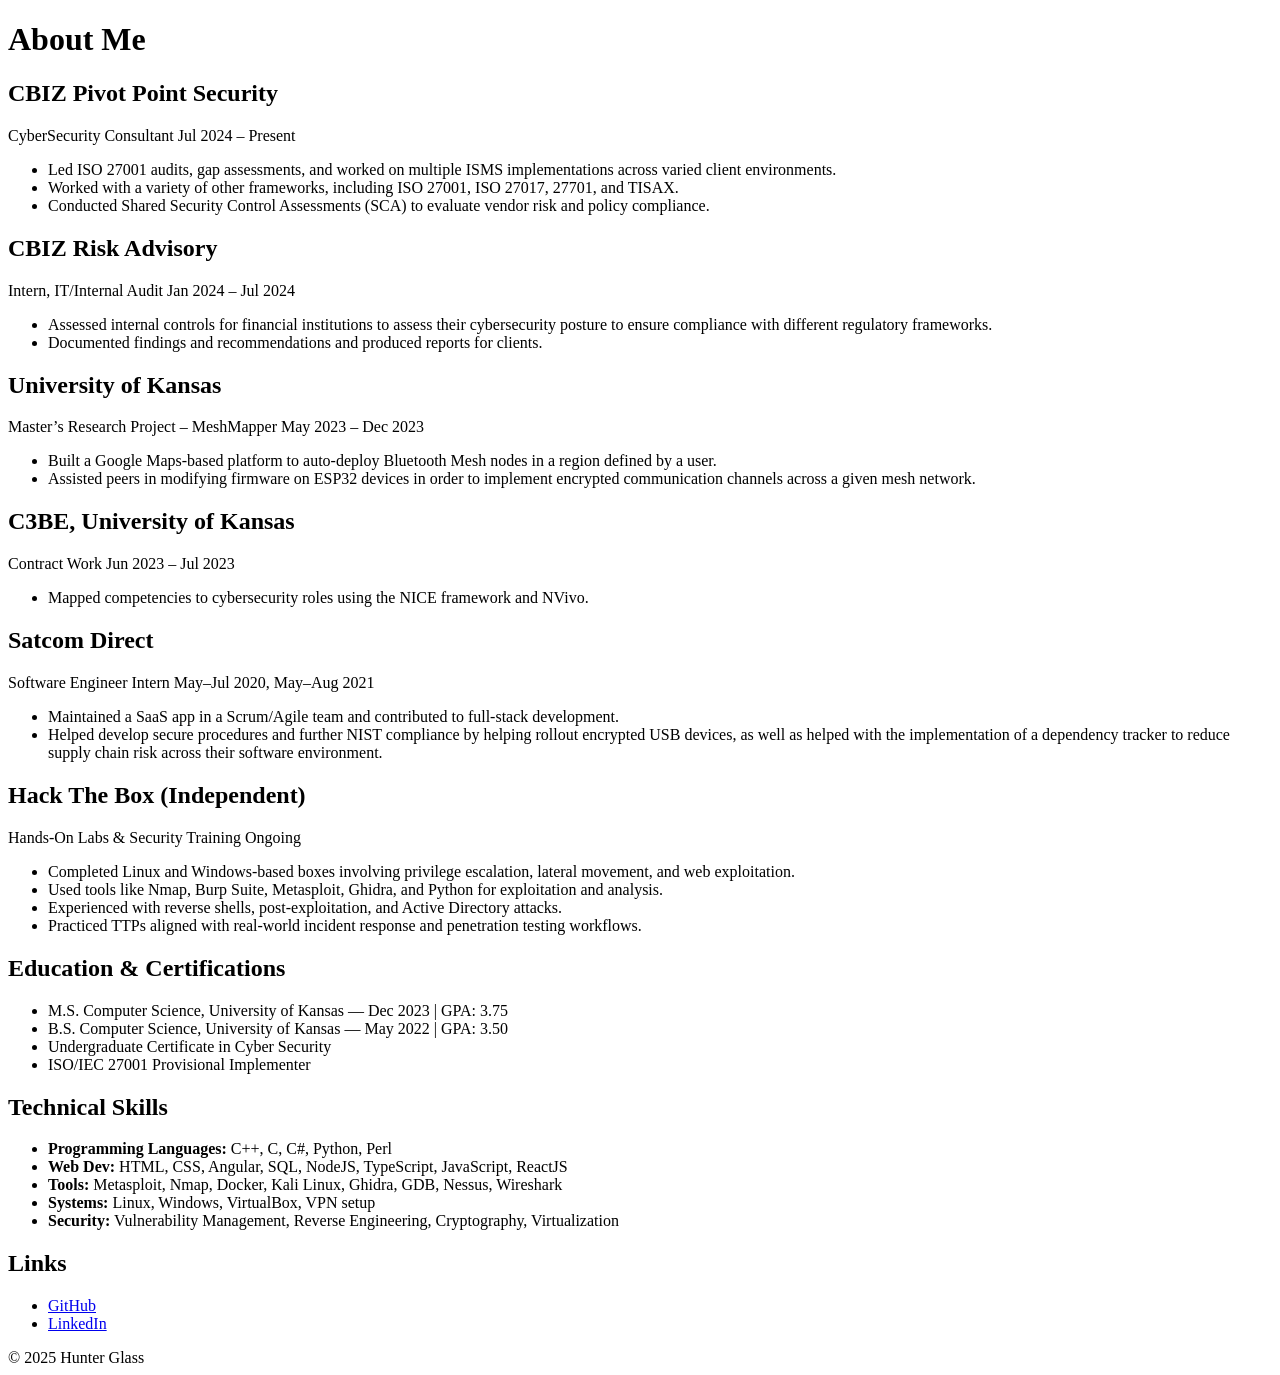
==== index.html @ df0ae0ec "first commit" ====
<!DOCTYPE html>
<html lang="en">
<head>
  <meta charset="UTF-8" />
  <meta name="viewport" content="width=device-width, initial-scale=1.0"/>
  <title>Experience</title>
  <link rel="stylesheet" href="./src/styles/index.css" />
  <link href="https://fonts.googleapis.com/css2?family=Inter:wght@400;600&display=swap" rel="stylesheet" />
  <meta name="theme-color" content="#111827" />
</head>
<body>
  <header>
    <h1>About Me</h1>
  </header>

  <main>
    <section class="job">
      <h2>CBIZ Pivot Point Security</h2>
      <div class="meta">
        <span class="title">CyberSecurity Consultant</span>
        <span class="duration">Jul 2024 – Present</span>
      </div>
      <ul>
        <li>Led ISO 27001 audits, gap assessments, and worked on multiple ISMS implementations across varied client environments.</li>
        <li>Worked with a variety of other frameworks, including ISO 27001, ISO 27017, 27701, and TISAX.</li>
        <li>Conducted Shared Security Control Assessments (SCA) to evaluate vendor risk and policy compliance.</li>
      </ul>
    </section>

    <section class="job">
      <h2>CBIZ Risk Advisory</h2>
      <div class="meta">
        <span class="title">Intern, IT/Internal Audit</span>
        <span class="duration">Jan 2024 – Jul 2024</span>
      </div>
      <ul>
        <li>Assessed internal controls for financial institutions to assess their cybersecurity posture to ensure compliance with different regulatory frameworks.</li>
        <li>Documented findings and recommendations and produced reports for clients.</li>
      </ul>
    </section>

    <section class="job">
      <h2>University of Kansas</h2>
      <div class="meta">
        <span class="title">Master’s Research Project – MeshMapper</span>
        <span class="duration">May 2023 – Dec 2023</span>
      </div>
      <ul>
        <li>Built a Google Maps-based platform to auto-deploy Bluetooth Mesh nodes in a region defined by a user.</li>
        <li>Assisted peers in modifying firmware on ESP32 devices in order to implement encrypted communication channels across a given mesh network.</li>
      </ul>
    </section>

    <section class="job">
      <h2>C3BE, University of Kansas</h2>
      <div class="meta">
        <span class="title">Contract Work</span>
        <span class="duration">Jun 2023 – Jul 2023</span>
      </div>
      <ul>
        <li>Mapped competencies to cybersecurity roles using the NICE framework and NVivo.</li>
      </ul>
    </section>

    <section class="job">
      <h2>Satcom Direct</h2>
      <div class="meta">
        <span class="title">Software Engineer Intern</span>
        <span class="duration">May–Jul 2020, May–Aug 2021</span>
      </div>
      <ul>
        <li>Maintained a SaaS app in a Scrum/Agile team and contributed to full-stack development.</li>
        <li>Helped develop secure procedures and further NIST compliance by helping rollout encrypted USB devices, as well as helped with the implementation of a dependency tracker to reduce supply chain risk across their software environment.</li>
      </ul>
    </section>

    <section class="job">
      <h2>Hack The Box (Independent)</h2>
      <div class="meta">
        <span class="title">Hands-On Labs & Security Training</span>
        <span class="duration">Ongoing</span>
      </div>
      <ul>
        <li>Completed Linux and Windows-based boxes involving privilege escalation, lateral movement, and web exploitation.</li>
        <li>Used tools like Nmap, Burp Suite, Metasploit, Ghidra, and Python for exploitation and analysis.</li>
        <li>Experienced with reverse shells, post-exploitation, and Active Directory attacks.</li>
        <li>Practiced TTPs aligned with real-world incident response and penetration testing workflows.</li>
      </ul>
    </section>

    <section class="job">
      <h2>Education & Certifications</h2>
      <ul>
        <li>M.S. Computer Science, University of Kansas — Dec 2023 | GPA: 3.75</li>
        <li>B.S. Computer Science, University of Kansas — May 2022 | GPA: 3.50</li>
        <li>Undergraduate Certificate in Cyber Security</li>
        <li>ISO/IEC 27001 Provisional Implementer</li>
      </ul>
    </section>

    <section class="job">
      <h2>Technical Skills</h2>
      <ul>
        <li><strong>Programming Languages:</strong> C++, C, C#, Python, Perl</li>
        <li><strong>Web Dev:</strong> HTML, CSS, Angular, SQL, NodeJS, TypeScript, JavaScript, ReactJS</li>
        <li><strong>Tools:</strong> Metasploit, Nmap, Docker, Kali Linux, Ghidra, GDB, Nessus, Wireshark</li>
        <li><strong>Systems:</strong> Linux, Windows, VirtualBox, VPN setup</li>
        <li><strong>Security:</strong> Vulnerability Management, Reverse Engineering, Cryptography, Virtualization</li>
      </ul>
    </section>

    <section class="job">
      <h2>Links</h2>
      <ul>
        <li><a href="https://github.com/hunterg123" target="_blank">GitHub</a></li>
        <li><a href="https://www.linkedin.com/in/hunter-glass-734313195/" target="_blank">LinkedIn</a></li>
      </ul>
    </section>
  </main>

  <footer>
    &copy; 2025 Hunter Glass
  </footer>
</body>
</html>
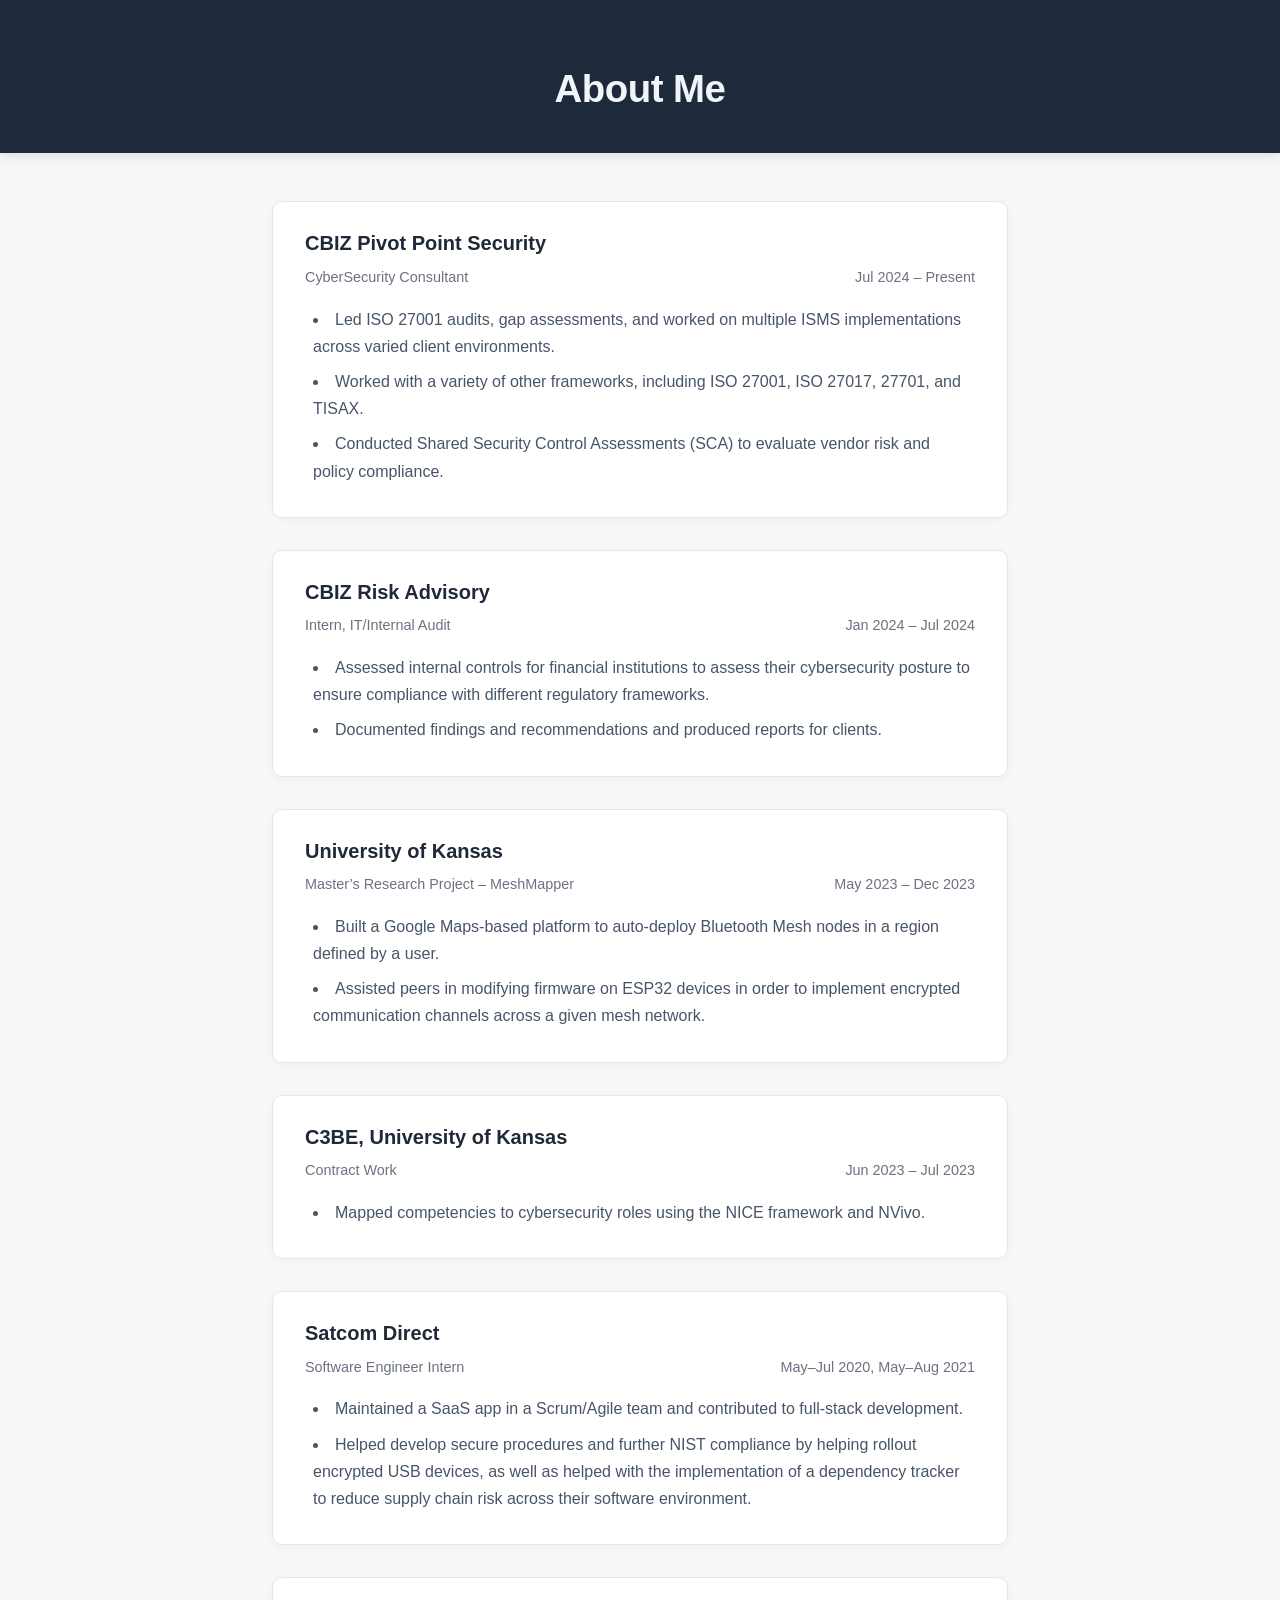
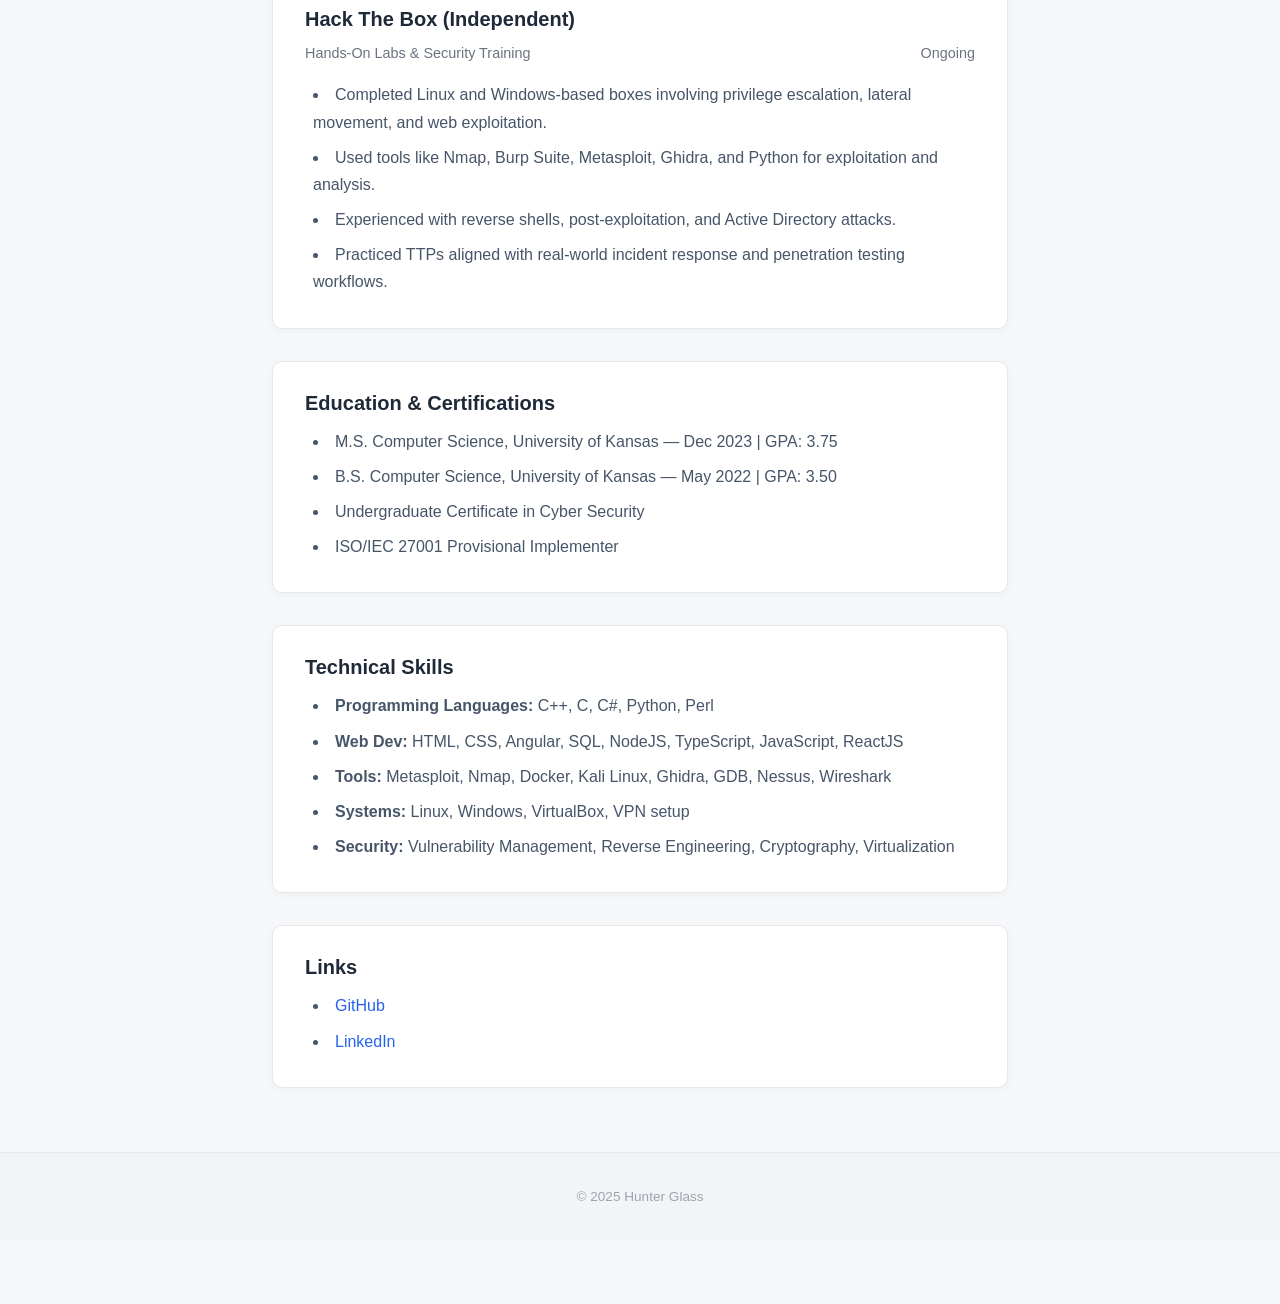
==== commit 9c727cbd: "Update index.html" ====
--- a/index.html
+++ b/index.html
@@ -4,7 +4,7 @@
   <meta charset="UTF-8" />
   <meta name="viewport" content="width=device-width, initial-scale=1.0"/>
   <title>Experience</title>
-  <link rel="stylesheet" href="./src/styles/index.css" />
+  <link rel="stylesheet" href="./styles/index.css" />
   <link href="https://fonts.googleapis.com/css2?family=Inter:wght@400;600&display=swap" rel="stylesheet" />
   <meta name="theme-color" content="#111827" />
 </head>
--- a/styles/index.css
+++ b/styles/index.css
@@ -0,0 +1,103 @@
+/* Reset & Base */
+* {
+    margin: 0;
+    padding: 0;
+    box-sizing: border-box;
+  }
+  
+  body {
+    font-family: 'Inter', sans-serif;
+    background-color: #f6f7f9; /* softer than white */
+    color: #374151; /* slate-700 */
+    line-height: 1.7;
+    font-size: 16px;
+    padding-bottom: 4rem;
+  }
+  
+  /* Header */
+  header {
+    background-color: #1e293b; /* slate-800 */
+    color: #f1f5f9;
+    padding: 3.5rem 1rem 2rem;
+    text-align: center;
+    box-shadow: 0 3px 10px rgba(0, 0, 0, 0.1);
+  }
+  
+  header h1 {
+    font-size: 2.4rem;
+    font-weight: 700;
+    letter-spacing: -0.5px;
+  }
+  
+  /* Main Container */
+  main {
+    max-width: 800px;
+    margin: 3rem auto;
+    padding: 0 2rem;
+  }
+  
+  /* Section Cards */
+  .job {
+    background-color: #ffffff;
+    border-radius: 10px;
+    padding: 1.5rem 2rem;
+    margin-bottom: 2rem;
+    border: 1px solid #e5e7eb;
+    box-shadow: 0 2px 8px rgba(0, 0, 0, 0.03);
+    transition: all 0.2s ease-in-out;
+  }
+  
+  .job:hover {
+    transform: translateY(-3px);
+    box-shadow: 0 6px 16px rgba(0, 0, 0, 0.06);
+  }
+  
+  .job h2 {
+    font-size: 1.25rem;
+    font-weight: 600;
+    color: #1f2937;
+    margin-bottom: 0.3rem;
+  }
+  
+  .meta {
+    display: flex;
+    justify-content: space-between;
+    flex-wrap: wrap;
+    font-size: 0.9rem;
+    color: #6b7280;
+    margin-bottom: 1rem;
+  }
+  
+  ul {
+    list-style: disc inside;
+    margin-top: 0.5rem;
+    padding-left: 0.5rem;
+  }
+  
+  li {
+    margin-bottom: 0.5rem;
+    color: #475569;
+  }
+  
+  /* Links */
+  .job a {
+    color: #2563eb;
+    text-decoration: none;
+    font-weight: 500;
+  }
+  
+  .job a:hover {
+    text-decoration: underline;
+  }
+  
+  /* Footer */
+  footer {
+    text-align: center;
+    padding: 2rem 1rem;
+    font-size: 0.85rem;
+    color: #9ca3af;
+    background-color: #f3f4f6;
+    border-top: 1px solid #e5e7eb;
+    margin-top: 4rem;
+  }
+  
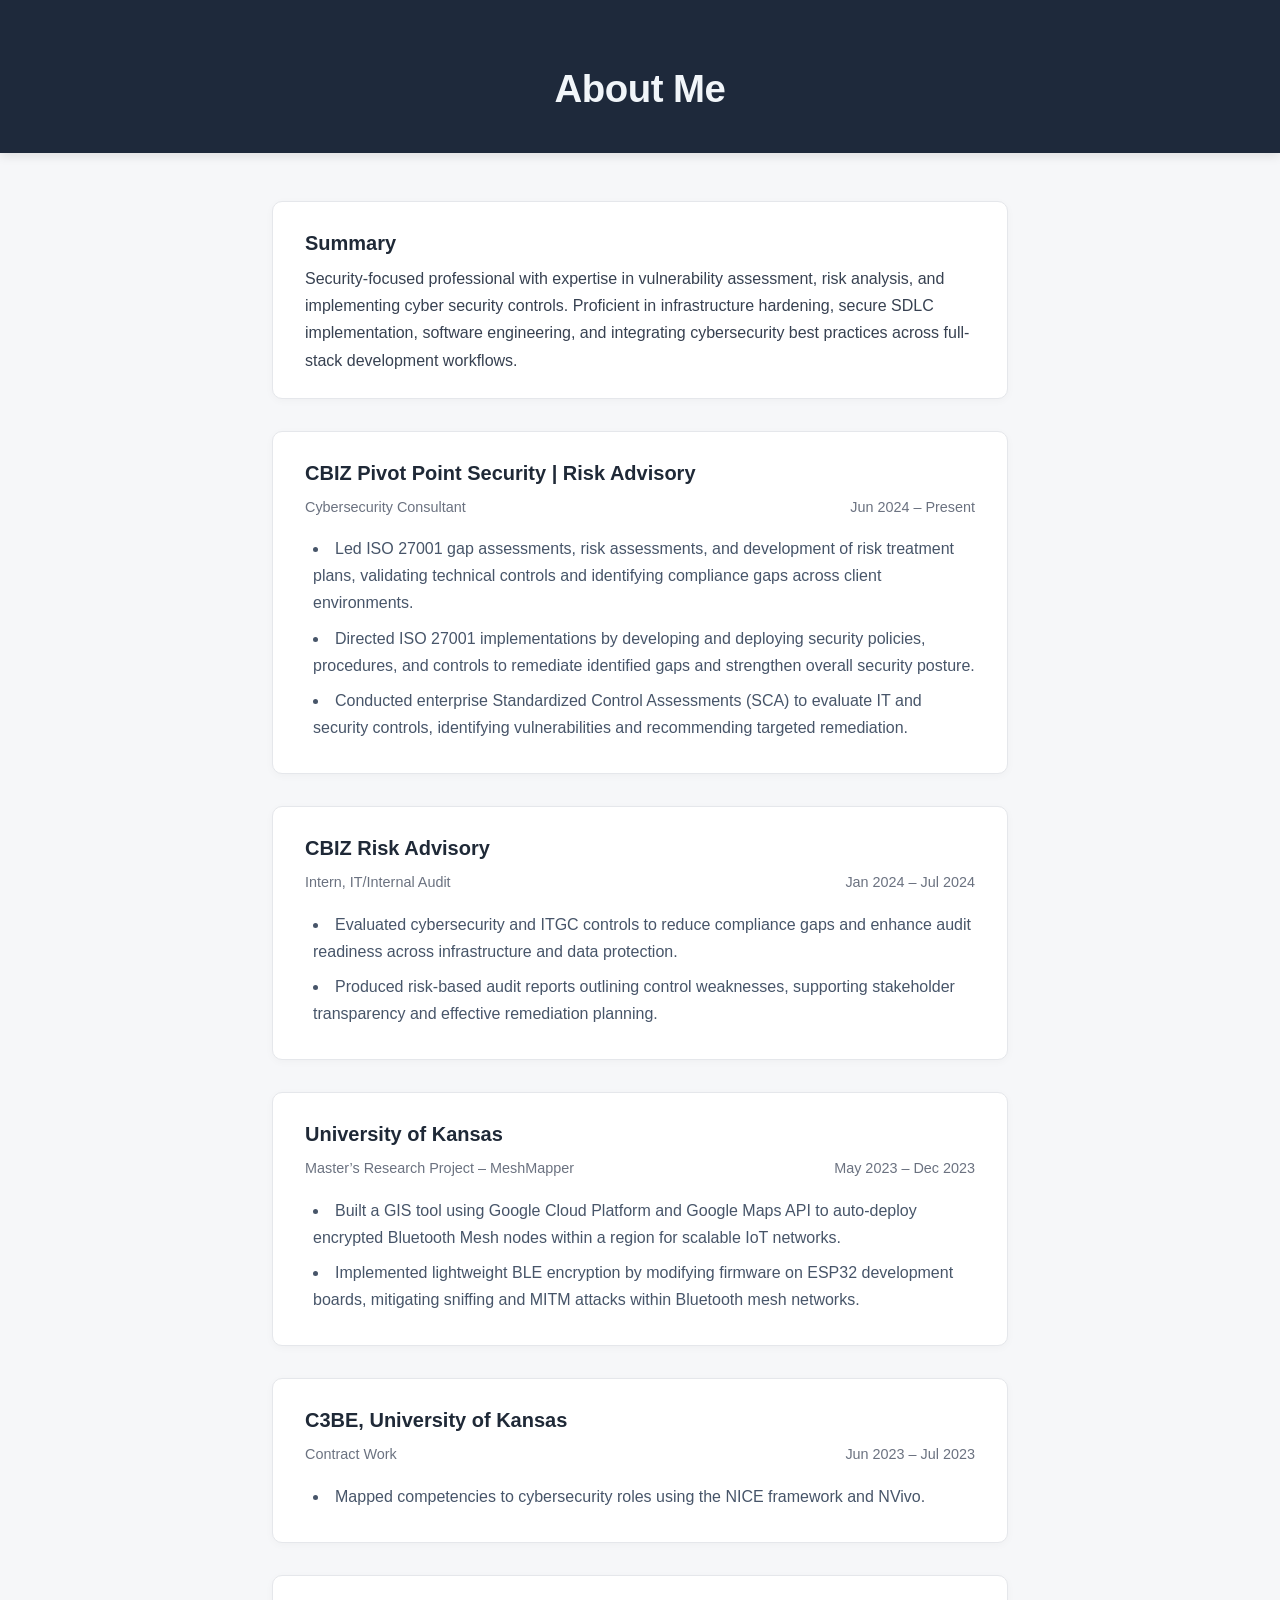
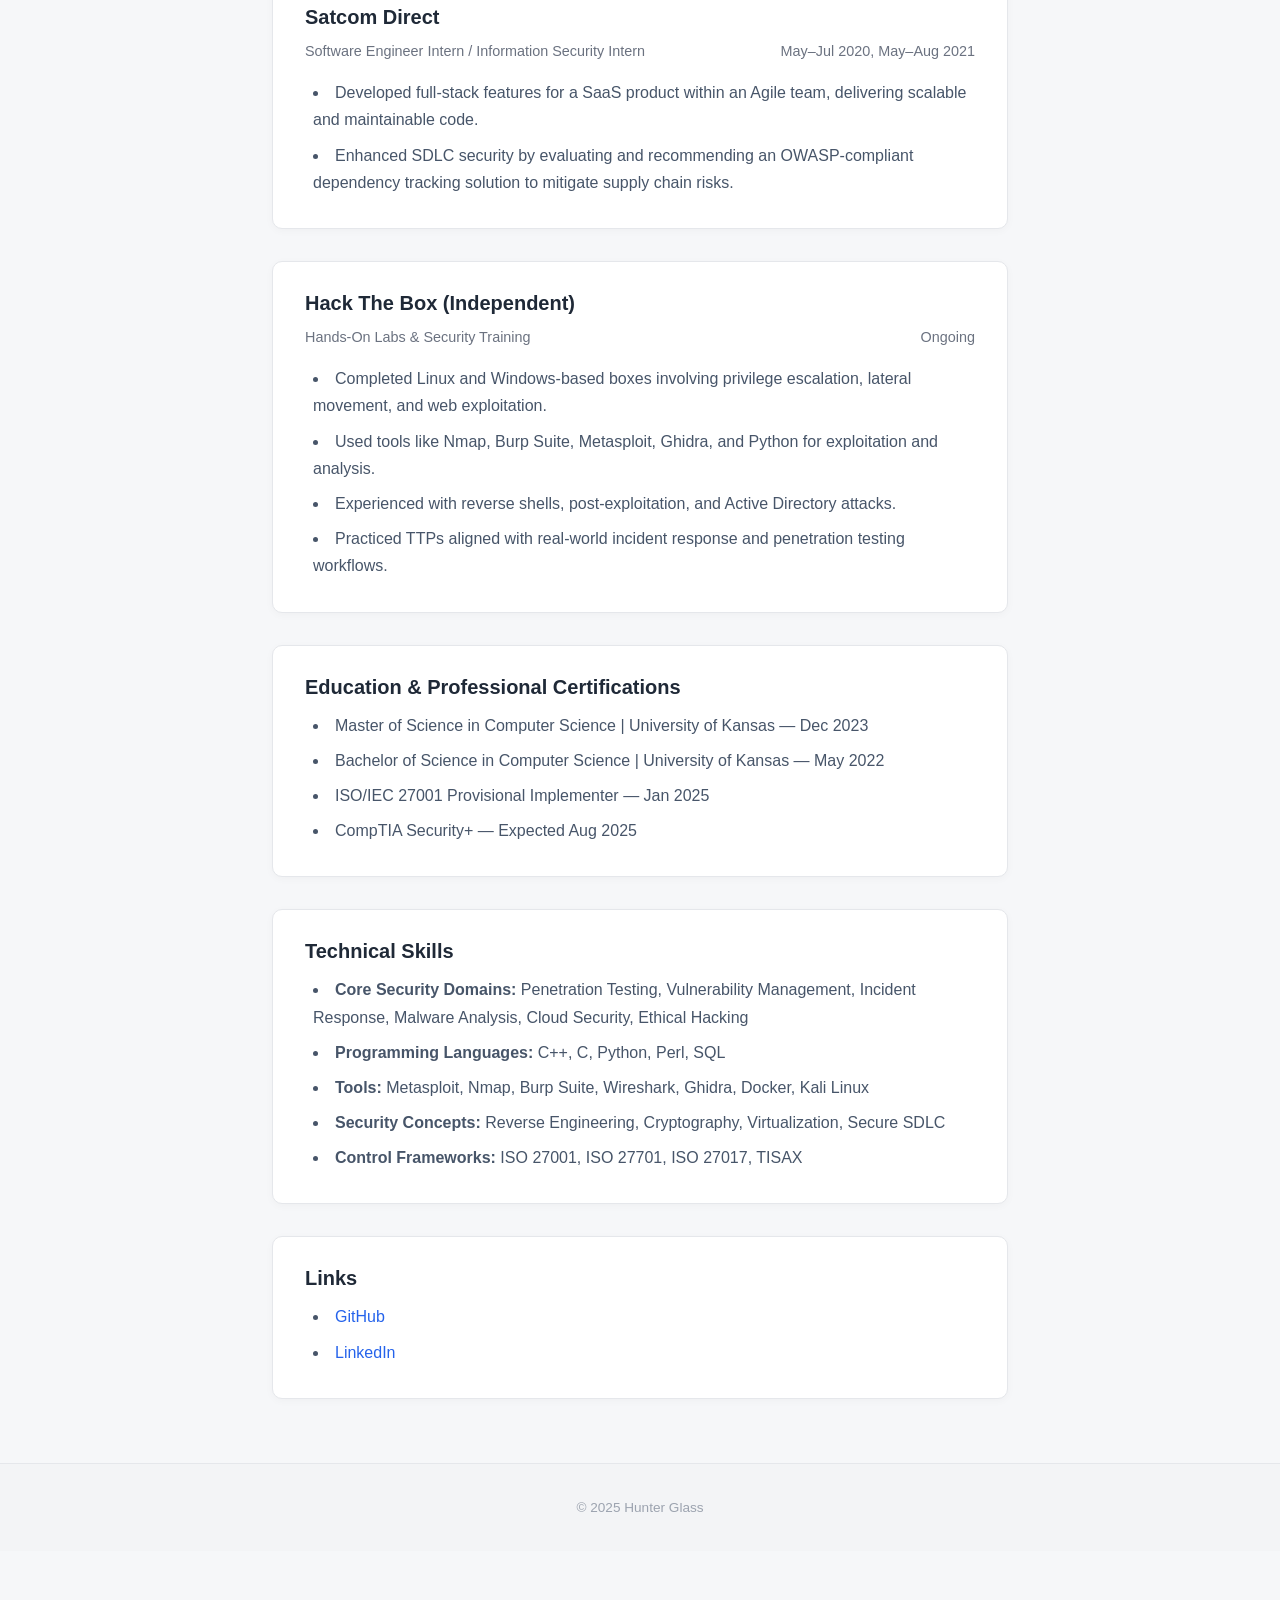
==== commit cd95e53f: "update content" ====
--- a/index.html
+++ b/index.html
@@ -15,15 +15,22 @@
 
   <main>
     <section class="job">
-      <h2>CBIZ Pivot Point Security</h2>
+      <h2>Summary</h2>
+      <p>
+        Security-focused professional with expertise in vulnerability assessment, risk analysis, and implementing cyber security controls. Proficient in infrastructure hardening, secure SDLC implementation, software engineering, and integrating cybersecurity best practices across full-stack development workflows.
+      </p>
+    </section>
+
+    <section class="job">
+      <h2>CBIZ Pivot Point Security | Risk Advisory</h2>
       <div class="meta">
-        <span class="title">CyberSecurity Consultant</span>
-        <span class="duration">Jul 2024 – Present</span>
+        <span class="title">Cybersecurity Consultant</span>
+        <span class="duration">Jun 2024 – Present</span>
       </div>
       <ul>
-        <li>Led ISO 27001 audits, gap assessments, and worked on multiple ISMS implementations across varied client environments.</li>
-        <li>Worked with a variety of other frameworks, including ISO 27001, ISO 27017, 27701, and TISAX.</li>
-        <li>Conducted Shared Security Control Assessments (SCA) to evaluate vendor risk and policy compliance.</li>
+        <li>Led ISO 27001 gap assessments, risk assessments, and development of risk treatment plans, validating technical controls and identifying compliance gaps across client environments.</li>
+        <li>Directed ISO 27001 implementations by developing and deploying security policies, procedures, and controls to remediate identified gaps and strengthen overall security posture.</li>
+        <li>Conducted enterprise Standardized Control Assessments (SCA) to evaluate IT and security controls, identifying vulnerabilities and recommending targeted remediation.</li>
       </ul>
     </section>
 
@@ -34,8 +41,8 @@
         <span class="duration">Jan 2024 – Jul 2024</span>
       </div>
       <ul>
-        <li>Assessed internal controls for financial institutions to assess their cybersecurity posture to ensure compliance with different regulatory frameworks.</li>
-        <li>Documented findings and recommendations and produced reports for clients.</li>
+        <li>Evaluated cybersecurity and ITGC controls to reduce compliance gaps and enhance audit readiness across infrastructure and data protection.</li>
+        <li>Produced risk-based audit reports outlining control weaknesses, supporting stakeholder transparency and effective remediation planning.</li>
       </ul>
     </section>
 
@@ -46,8 +53,8 @@
         <span class="duration">May 2023 – Dec 2023</span>
       </div>
       <ul>
-        <li>Built a Google Maps-based platform to auto-deploy Bluetooth Mesh nodes in a region defined by a user.</li>
-        <li>Assisted peers in modifying firmware on ESP32 devices in order to implement encrypted communication channels across a given mesh network.</li>
+        <li>Built a GIS tool using Google Cloud Platform and Google Maps API to auto-deploy encrypted Bluetooth Mesh nodes within a region for scalable IoT networks.</li>
+        <li>Implemented lightweight BLE encryption by modifying firmware on ESP32 development boards, mitigating sniffing and MITM attacks within Bluetooth mesh networks.</li>
       </ul>
     </section>
 
@@ -65,12 +72,12 @@
     <section class="job">
       <h2>Satcom Direct</h2>
       <div class="meta">
-        <span class="title">Software Engineer Intern</span>
+        <span class="title">Software Engineer Intern / Information Security Intern</span>
         <span class="duration">May–Jul 2020, May–Aug 2021</span>
       </div>
       <ul>
-        <li>Maintained a SaaS app in a Scrum/Agile team and contributed to full-stack development.</li>
-        <li>Helped develop secure procedures and further NIST compliance by helping rollout encrypted USB devices, as well as helped with the implementation of a dependency tracker to reduce supply chain risk across their software environment.</li>
+        <li>Developed full-stack features for a SaaS product within an Agile team, delivering scalable and maintainable code.</li>
+        <li>Enhanced SDLC security by evaluating and recommending an OWASP-compliant dependency tracking solution to mitigate supply chain risks.</li>
       </ul>
     </section>
 
@@ -89,23 +96,23 @@
     </section>
 
     <section class="job">
-      <h2>Education & Certifications</h2>
+      <h2>Education & Professional Certifications</h2>
       <ul>
-        <li>M.S. Computer Science, University of Kansas — Dec 2023 | GPA: 3.75</li>
-        <li>B.S. Computer Science, University of Kansas — May 2022 | GPA: 3.50</li>
-        <li>Undergraduate Certificate in Cyber Security</li>
-        <li>ISO/IEC 27001 Provisional Implementer</li>
+        <li>Master of Science in Computer Science | University of Kansas — Dec 2023</li>
+        <li>Bachelor of Science in Computer Science | University of Kansas — May 2022</li>
+        <li>ISO/IEC 27001 Provisional Implementer — Jan 2025</li>
+        <li>CompTIA Security+ — Expected Aug 2025</li>
       </ul>
     </section>
 
     <section class="job">
       <h2>Technical Skills</h2>
       <ul>
-        <li><strong>Programming Languages:</strong> C++, C, C#, Python, Perl</li>
-        <li><strong>Web Dev:</strong> HTML, CSS, Angular, SQL, NodeJS, TypeScript, JavaScript, ReactJS</li>
-        <li><strong>Tools:</strong> Metasploit, Nmap, Docker, Kali Linux, Ghidra, GDB, Nessus, Wireshark</li>
-        <li><strong>Systems:</strong> Linux, Windows, VirtualBox, VPN setup</li>
-        <li><strong>Security:</strong> Vulnerability Management, Reverse Engineering, Cryptography, Virtualization</li>
+        <li><strong>Core Security Domains:</strong> Penetration Testing, Vulnerability Management, Incident Response, Malware Analysis, Cloud Security, Ethical Hacking</li>
+        <li><strong>Programming Languages:</strong> C++, C, Python, Perl, SQL</li>
+        <li><strong>Tools:</strong> Metasploit, Nmap, Burp Suite, Wireshark, Ghidra, Docker, Kali Linux</li>
+        <li><strong>Security Concepts:</strong> Reverse Engineering, Cryptography, Virtualization, Secure SDLC</li>
+        <li><strong>Control Frameworks:</strong> ISO 27001, ISO 27701, ISO 27017, TISAX</li>
       </ul>
     </section>
 
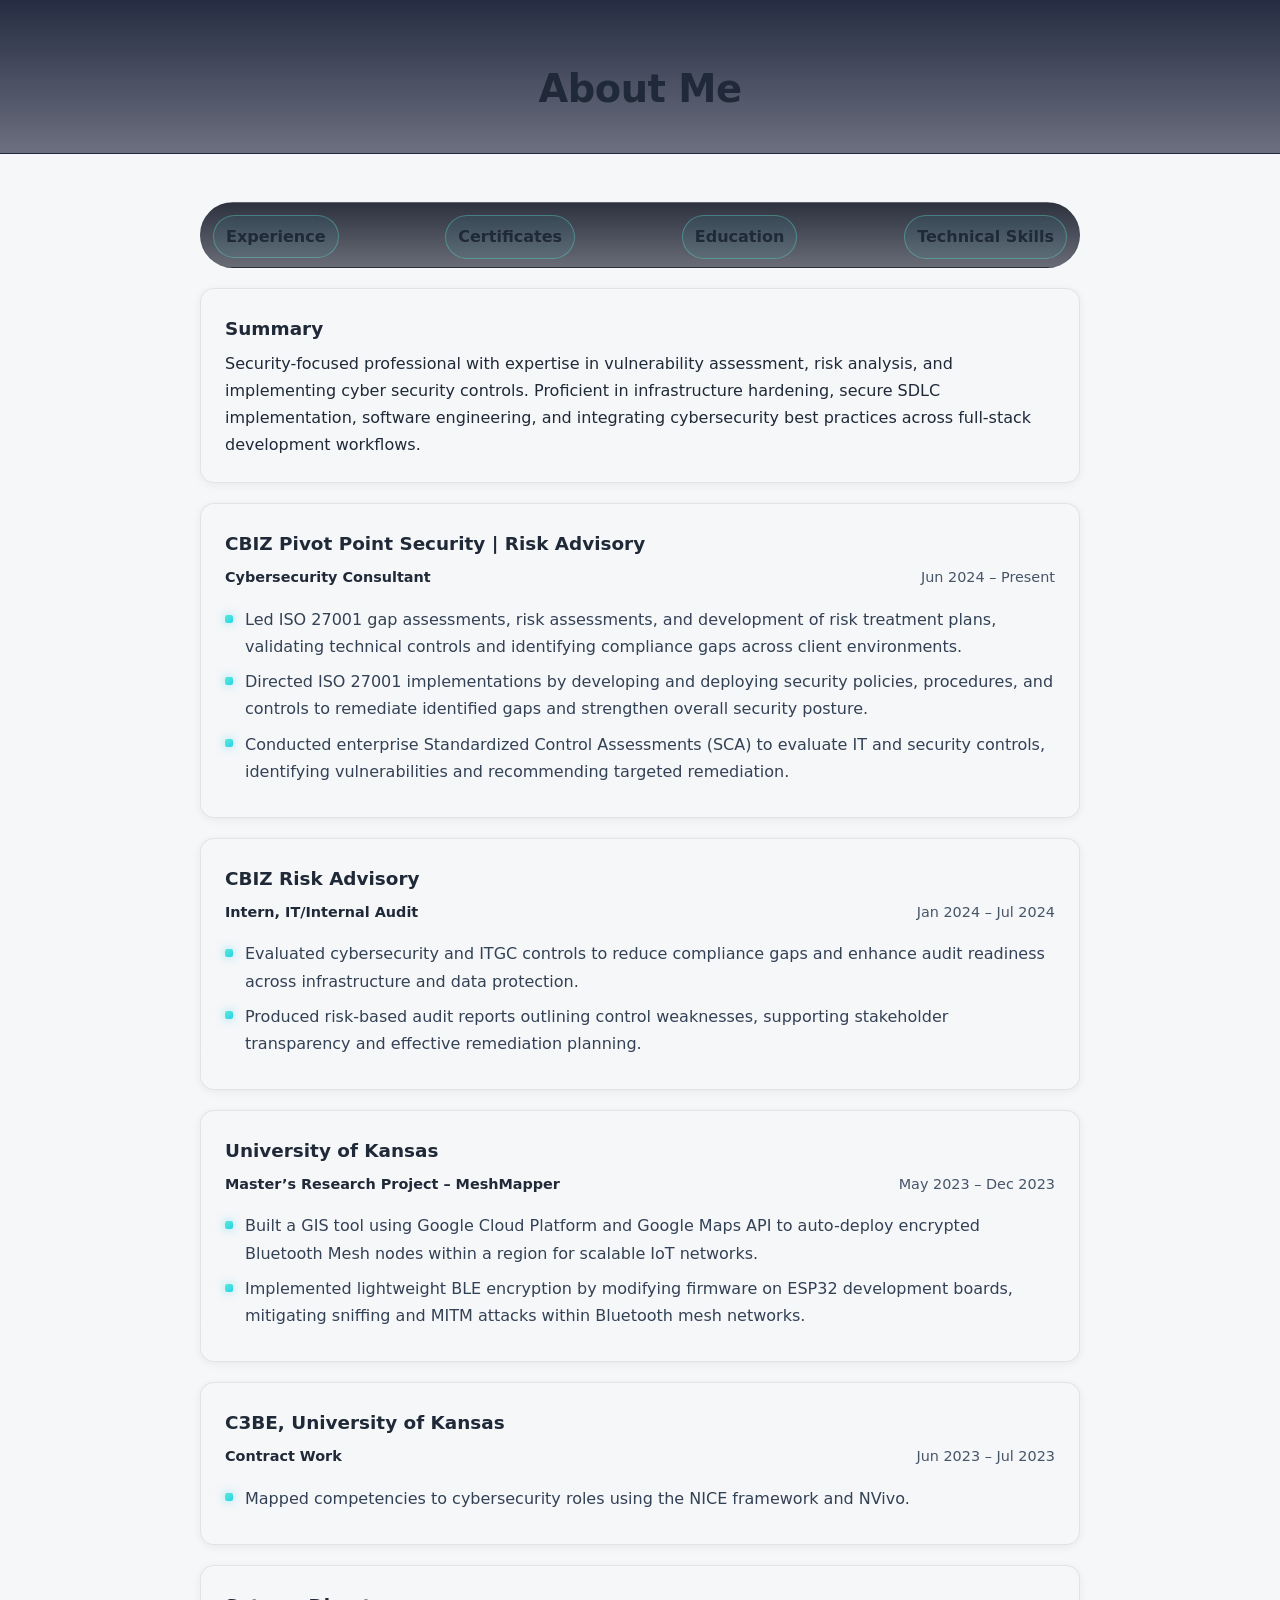
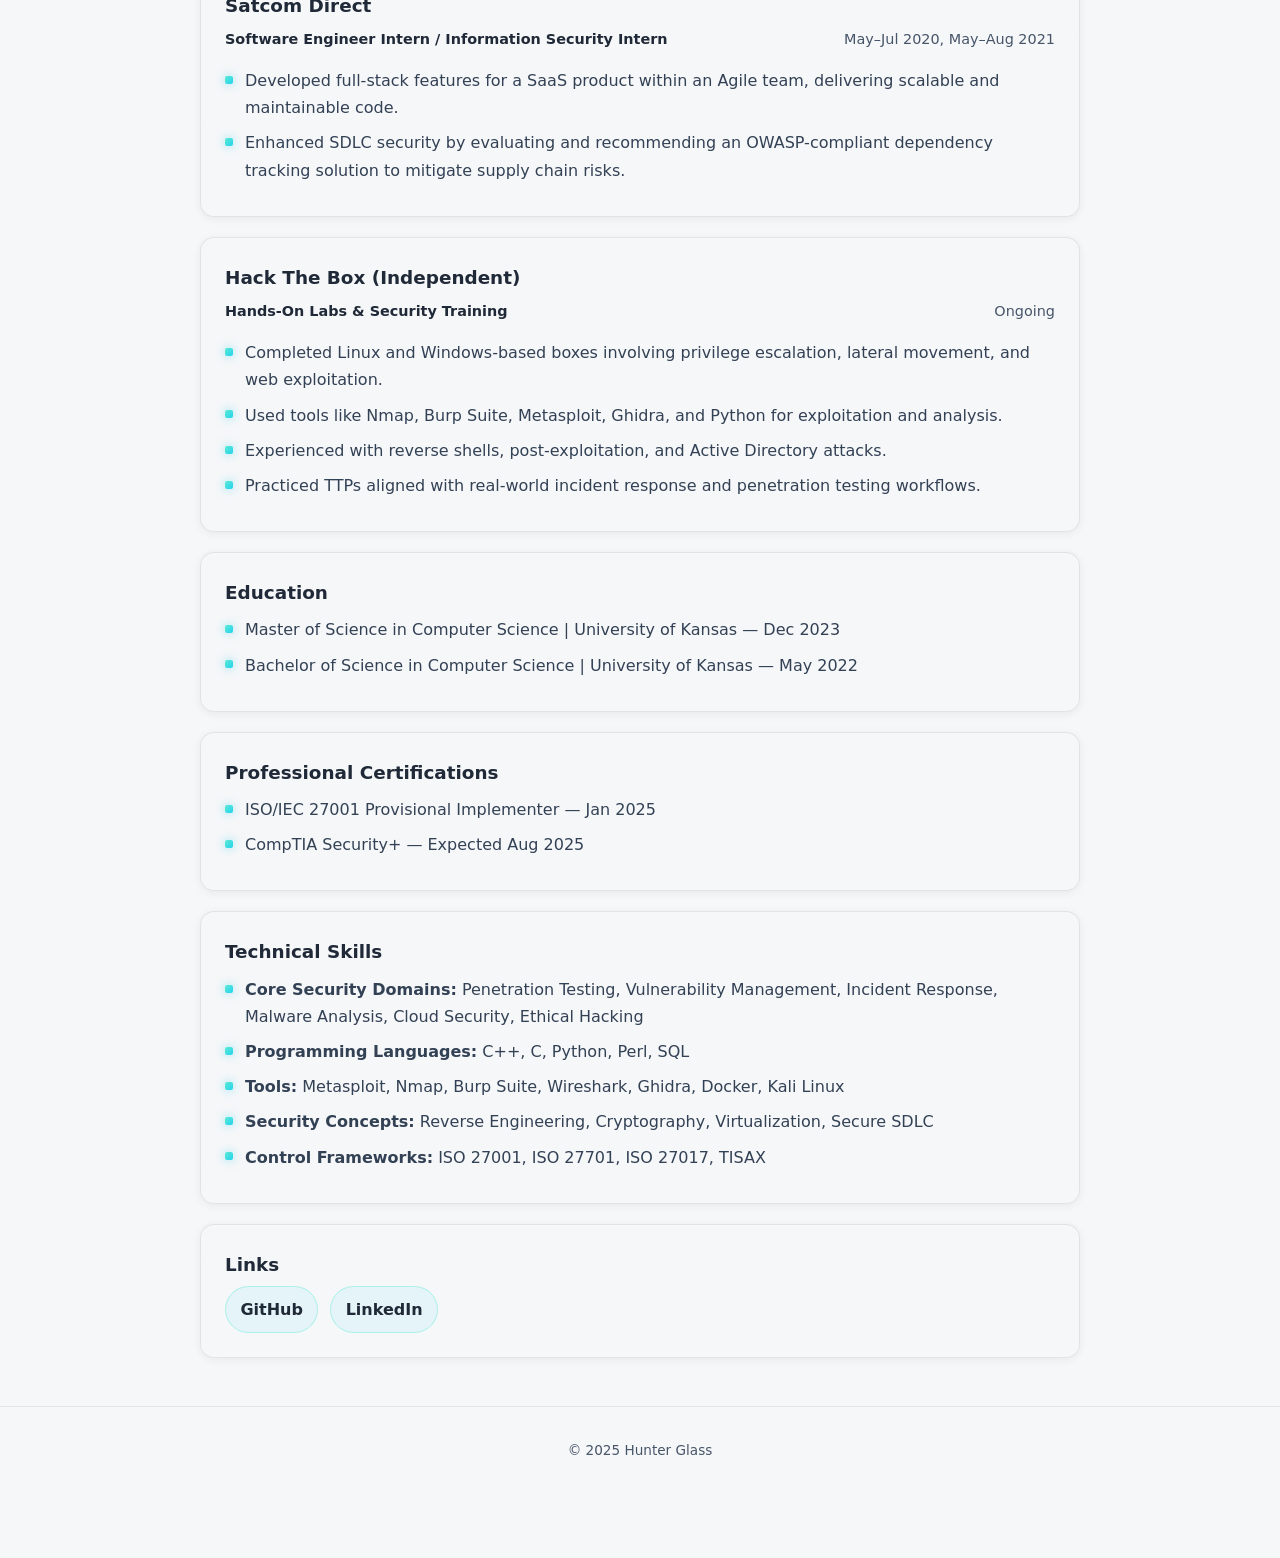
==== commit 0a3f6d7a: "style" ====
--- a/index.html
+++ b/index.html
@@ -3,7 +3,7 @@
 <head>
   <meta charset="UTF-8" />
   <meta name="viewport" content="width=device-width, initial-scale=1.0"/>
-  <title>Experience</title>
+  <title>Hunter Glass | Cybersecurity Resume</title>
   <link rel="stylesheet" href="./styles/index.css" />
   <link href="https://fonts.googleapis.com/css2?family=Inter:wght@400;600&display=swap" rel="stylesheet" />
   <meta name="theme-color" content="#111827" />
@@ -14,6 +14,15 @@
   </header>
 
   <main>
+    <nav class="toc" aria-label="Jump to sections">
+      <ul>
+        <li><a href="#experience">Experience</a></li>
+        <li><a href="#certificates">Certificates</a></li>
+        <li><a href="#education">Education</a></li>
+        <li><a href="#skills">Technical Skills</a></li>
+      </ul>
+    </nav>
+
     <section class="job">
       <h2>Summary</h2>
       <p>
@@ -21,6 +30,7 @@
       </p>
     </section>
 
+    <span id="experience"></span>
     <section class="job">
       <h2>CBIZ Pivot Point Security | Risk Advisory</h2>
       <div class="meta">
@@ -95,17 +105,23 @@
       </ul>
     </section>
 
-    <section class="job">
-      <h2>Education & Professional Certifications</h2>
+    <section class="job" id="education">
+      <h2>Education</h2>
       <ul>
         <li>Master of Science in Computer Science | University of Kansas — Dec 2023</li>
         <li>Bachelor of Science in Computer Science | University of Kansas — May 2022</li>
+      </ul>
+    </section>
+
+    <section class="job" id="certificates">
+      <h2>Professional Certifications</h2>
+      <ul>
         <li>ISO/IEC 27001 Provisional Implementer — Jan 2025</li>
         <li>CompTIA Security+ — Expected Aug 2025</li>
       </ul>
     </section>
 
-    <section class="job">
+    <section class="job" id="skills">
       <h2>Technical Skills</h2>
       <ul>
         <li><strong>Core Security Domains:</strong> Penetration Testing, Vulnerability Management, Incident Response, Malware Analysis, Cloud Security, Ethical Hacking</li>
@@ -116,11 +132,11 @@
       </ul>
     </section>
 
-    <section class="job">
+  <section class="job links">
       <h2>Links</h2>
       <ul>
-        <li><a href="https://github.com/hunterg123" target="_blank">GitHub</a></li>
-        <li><a href="https://www.linkedin.com/in/hunter-glass-734313195/" target="_blank">LinkedIn</a></li>
+  <li><a href="https://github.com/hunterg123" target="_blank" rel="noopener noreferrer">GitHub</a></li>
+  <li><a href="https://www.linkedin.com/in/hunter-glass-734313195/" target="_blank" rel="noopener noreferrer">LinkedIn</a></li>
       </ul>
     </section>
   </main>
--- a/styles/index.css
+++ b/styles/index.css
@@ -1,103 +1,187 @@
+/* Design tokens */
+:root {
+  --bg: #0b1020;
+  --bg-muted: #0f1530;
+  --card: #0f162e;
+  --text: #e6ecff;
+  --muted: #9aa4c7;
+  --accent: #5eead4; /* teal/cyan for cyber vibe */
+  --accent-strong: #22d3ee;
+  --border: rgba(255,255,255,0.08);
+  --shadow: 0 8px 20px rgba(0,0,0,0.3);
+}
+
 /* Reset & Base */
-* {
-    margin: 0;
-    padding: 0;
-    box-sizing: border-box;
+* { margin: 0; padding: 0; box-sizing: border-box; }
+html { scroll-behavior: smooth; }
+body {
+  font-family: 'Inter', system-ui, -apple-system, Segoe UI, Roboto, sans-serif;
+  background: radial-gradient(1200px 800px at 20% -10%, rgba(94,234,212,0.08), transparent 50%),
+              radial-gradient(800px 600px at 100% 10%, rgba(34,211,238,0.06), transparent 50%),
+              var(--bg);
+  color: var(--text);
+  line-height: 1.7;
+  font-size: 16px;
+  padding-bottom: 4rem;
+}
+
+/* Subtle cyber grid */
+body::before {
+  content: "";
+  position: fixed;
+  inset: 0;
+  background-image: linear-gradient(rgba(255,255,255,0.03) 1px, transparent 1px),
+                    linear-gradient(90deg, rgba(255,255,255,0.03) 1px, transparent 1px);
+  background-size: 32px 32px, 32px 32px;
+  mask-image: radial-gradient(ellipse at center, rgba(0,0,0,0.5), transparent 70%);
+  pointer-events: none;
+  z-index: -1;
+}
+
+/* Header */
+header {
+  background: linear-gradient(180deg, rgba(15,22,46,0.9), rgba(15,22,46,0.6));
+  color: var(--text);
+  padding: 3.5rem 1rem 2rem;
+  text-align: center;
+  border-bottom: 1px solid var(--border);
+  position: relative;
+}
+
+header h1 {
+  font-size: clamp(1.8rem, 3vw, 2.6rem);
+  font-weight: 800;
+  letter-spacing: -0.5px;
+}
+
+/* Main Container */
+main {
+  max-width: 920px;
+  margin: 3rem auto;
+  padding: 0 1.25rem;
+}
+
+/* Top jump navigation */
+.toc {
+  position: sticky;
+  top: 0;
+  z-index: 5;
+  backdrop-filter: blur(6px);
+  background: linear-gradient(180deg, rgba(11,16,32,0.85), rgba(11,16,32,0.6));
+  border: 1px solid var(--border);
+  border-radius: 999px;
+  padding: 0.5rem 0.75rem;
+  margin: 0 0 1.25rem;
+}
+
+.toc ul { display: flex; gap: 0.5rem; justify-content: space-between; flex-wrap: wrap; list-style: none; }
+.toc li { margin: 0; padding-left: 0; }
+.toc li::before { display: none; }
+.toc a {
+  display: inline-block;
+  padding: 0.45rem 0.75rem;
+  border-radius: 999px;
+  color: var(--text);
+  border: 1px solid rgba(94,234,212,0.35);
+  background: rgba(34,211,238,0.06);
+  text-decoration: none;
+  font-weight: 600;
+}
+.toc a:hover { background: rgba(34,211,238,0.12); border-color: rgba(94,234,212,0.6); }
+
+/* Section Cards */
+.job {
+  background: linear-gradient(180deg, rgba(255,255,255,0.02), rgba(255,255,255,0.0));
+  border-radius: 14px;
+  padding: 1.5rem 1.5rem;
+  margin-bottom: 1.25rem;
+  border: 1px solid var(--border);
+  box-shadow: var(--shadow);
+  transition: transform 180ms ease, border-color 180ms ease, box-shadow 180ms ease;
+}
+
+.job:hover { transform: translateY(-3px); border-color: rgba(94,234,212,0.35); box-shadow: 0 12px 30px rgba(34,211,238,0.08); }
+
+.job h2 {
+  font-size: 1.15rem;
+  font-weight: 700;
+  color: var(--text);
+  margin-bottom: 0.35rem;
+}
+
+.meta {
+  display: flex;
+  justify-content: space-between;
+  gap: 0.75rem;
+  flex-wrap: wrap;
+  font-size: 0.9rem;
+  color: var(--muted);
+  margin-bottom: 1rem;
+}
+
+.meta .title { color: var(--text); font-weight: 600; }
+.meta .duration { color: var(--muted); }
+
+/* Bullets */
+ul { list-style: none; margin-top: 0.25rem; }
+li { position: relative; margin: 0.5rem 0 0.5rem 0; padding-left: 1.25rem; color: #c7d2fe; }
+li::before {
+  content: "";
+  position: absolute; left: 0; top: 0.8em; transform: translateY(-50%);
+  width: 8px; height: 8px; border-radius: 2px;
+  background: linear-gradient(135deg, var(--accent), var(--accent-strong));
+  box-shadow: 0 0 10px rgba(34,211,238,0.5);
+}
+
+/* Inline links */
+.job a { color: var(--accent-strong); text-decoration: none; font-weight: 600; }
+.job a:hover { text-decoration: underline; }
+
+/* Links section buttons */
+.job.links ul { display: flex; gap: 0.75rem; flex-wrap: wrap; }
+.job.links li { padding-left: 0; margin: 0; }
+.job.links li::before { display: none; }
+.job.links a {
+  display: inline-block;
+  padding: 0.55rem 0.9rem;
+  border: 1px solid rgba(94,234,212,0.4);
+  border-radius: 999px;
+  background: rgba(34,211,238,0.08);
+  color: var(--text);
+  transition: transform 160ms ease, background 160ms ease, border-color 160ms ease;
+}
+.job.links a:hover { transform: translateY(-2px); background: rgba(34,211,238,0.14); border-color: rgba(94,234,212,0.7); }
+
+/* Footer */
+footer {
+  text-align: center;
+  padding: 2rem 1rem;
+  font-size: 0.85rem;
+  color: var(--muted);
+  background: transparent;
+  border-top: 1px solid var(--border);
+  margin-top: 3rem;
+}
+
+/* Responsive tweaks */
+@media (max-width: 640px) {
+  .meta { flex-direction: column; align-items: flex-start; gap: 0.25rem; }
+  .job { padding: 1.25rem 1rem; }
+}
+
+/* Light mode fallback if user forces it */
+@media (prefers-color-scheme: light) {
+  :root {
+    --bg: #f6f7f9;
+    --bg-muted: #ffffff;
+    --card: #ffffff;
+    --text: #1f2937;
+    --muted: #475569;
+    --border: rgba(0,0,0,0.08);
   }
-  
-  body {
-    font-family: 'Inter', sans-serif;
-    background-color: #f6f7f9; /* softer than white */
-    color: #374151; /* slate-700 */
-    line-height: 1.7;
-    font-size: 16px;
-    padding-bottom: 4rem;
-  }
-  
-  /* Header */
-  header {
-    background-color: #1e293b; /* slate-800 */
-    color: #f1f5f9;
-    padding: 3.5rem 1rem 2rem;
-    text-align: center;
-    box-shadow: 0 3px 10px rgba(0, 0, 0, 0.1);
-  }
-  
-  header h1 {
-    font-size: 2.4rem;
-    font-weight: 700;
-    letter-spacing: -0.5px;
-  }
-  
-  /* Main Container */
-  main {
-    max-width: 800px;
-    margin: 3rem auto;
-    padding: 0 2rem;
-  }
-  
-  /* Section Cards */
-  .job {
-    background-color: #ffffff;
-    border-radius: 10px;
-    padding: 1.5rem 2rem;
-    margin-bottom: 2rem;
-    border: 1px solid #e5e7eb;
-    box-shadow: 0 2px 8px rgba(0, 0, 0, 0.03);
-    transition: all 0.2s ease-in-out;
-  }
-  
-  .job:hover {
-    transform: translateY(-3px);
-    box-shadow: 0 6px 16px rgba(0, 0, 0, 0.06);
-  }
-  
-  .job h2 {
-    font-size: 1.25rem;
-    font-weight: 600;
-    color: #1f2937;
-    margin-bottom: 0.3rem;
-  }
-  
-  .meta {
-    display: flex;
-    justify-content: space-between;
-    flex-wrap: wrap;
-    font-size: 0.9rem;
-    color: #6b7280;
-    margin-bottom: 1rem;
-  }
-  
-  ul {
-    list-style: disc inside;
-    margin-top: 0.5rem;
-    padding-left: 0.5rem;
-  }
-  
-  li {
-    margin-bottom: 0.5rem;
-    color: #475569;
-  }
-  
-  /* Links */
-  .job a {
-    color: #2563eb;
-    text-decoration: none;
-    font-weight: 500;
-  }
-  
-  .job a:hover {
-    text-decoration: underline;
-  }
-  
-  /* Footer */
-  footer {
-    text-align: center;
-    padding: 2rem 1rem;
-    font-size: 0.85rem;
-    color: #9ca3af;
-    background-color: #f3f4f6;
-    border-top: 1px solid #e5e7eb;
-    margin-top: 4rem;
-  }
+  body { background: var(--bg); }
+  body::before { display: none; }
+  .job { box-shadow: 0 2px 10px rgba(0,0,0,0.06); }
+  li { color: #334155; }
+}
   
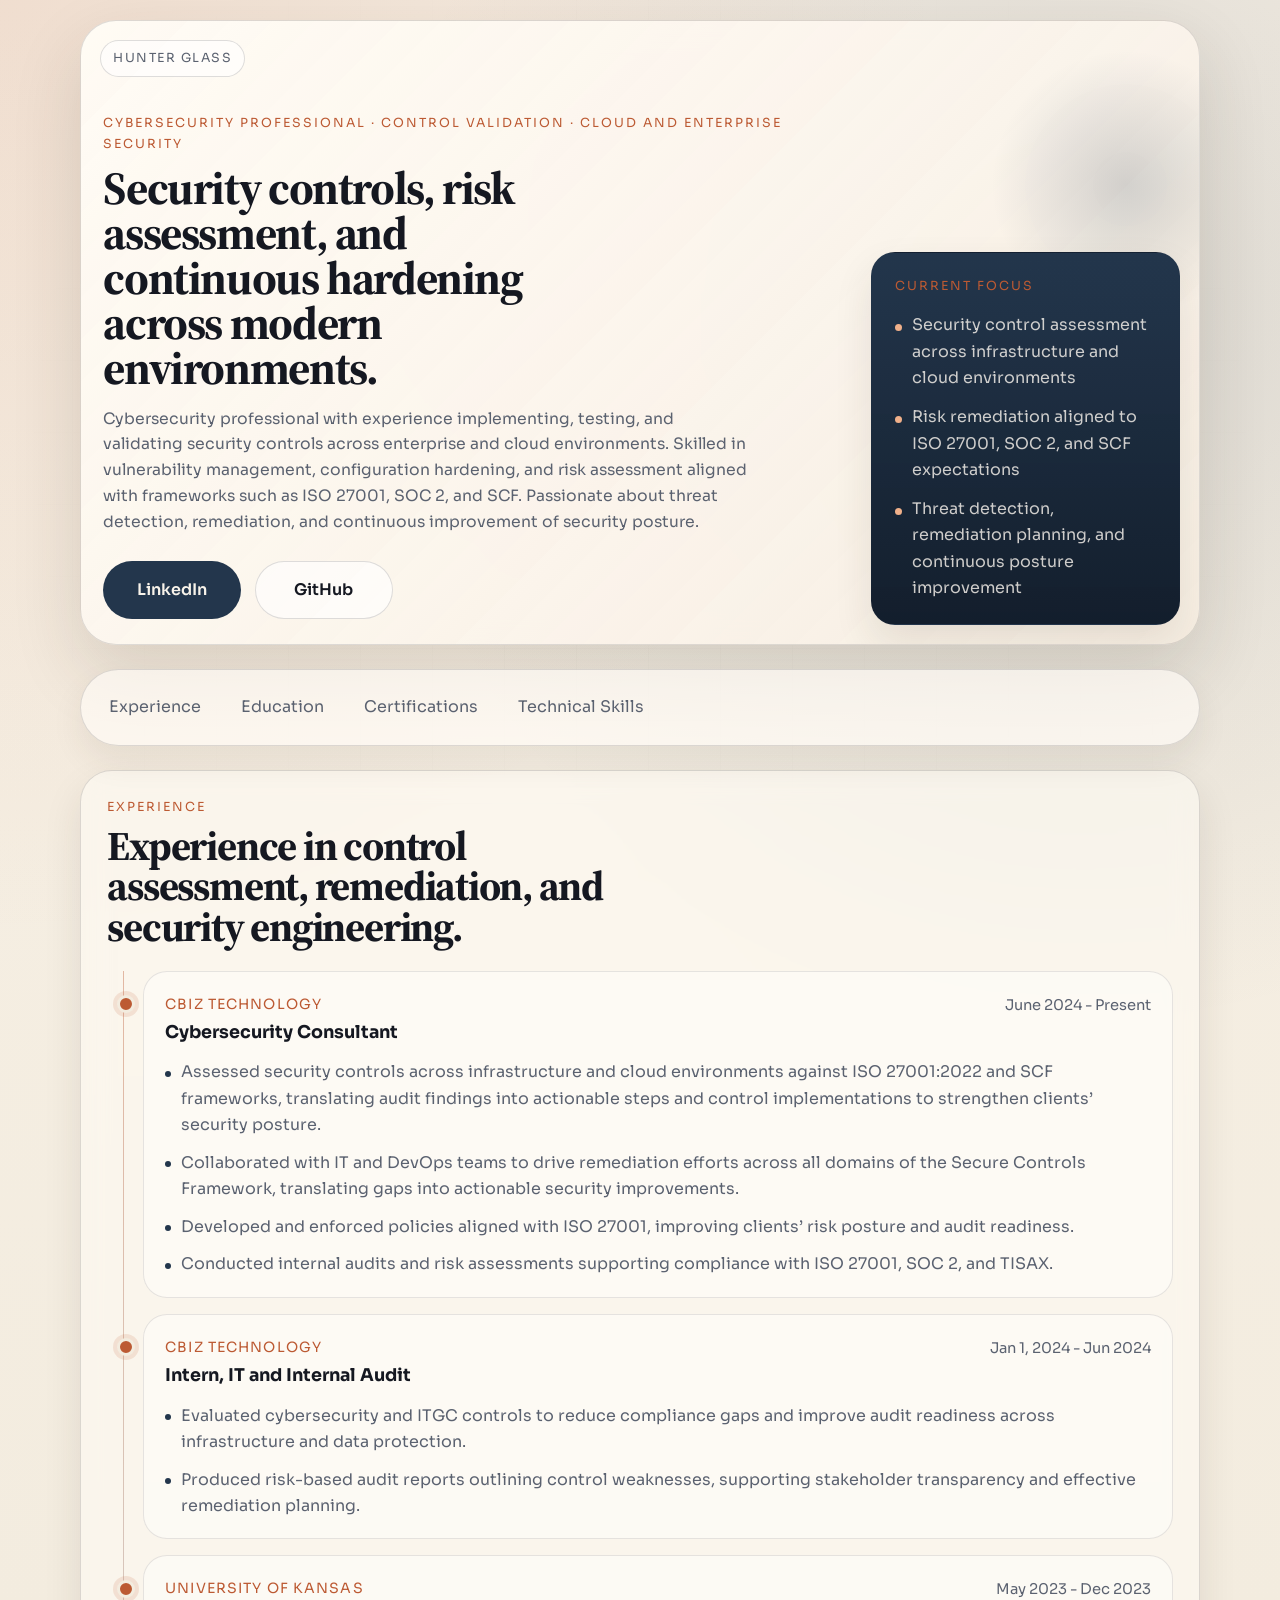
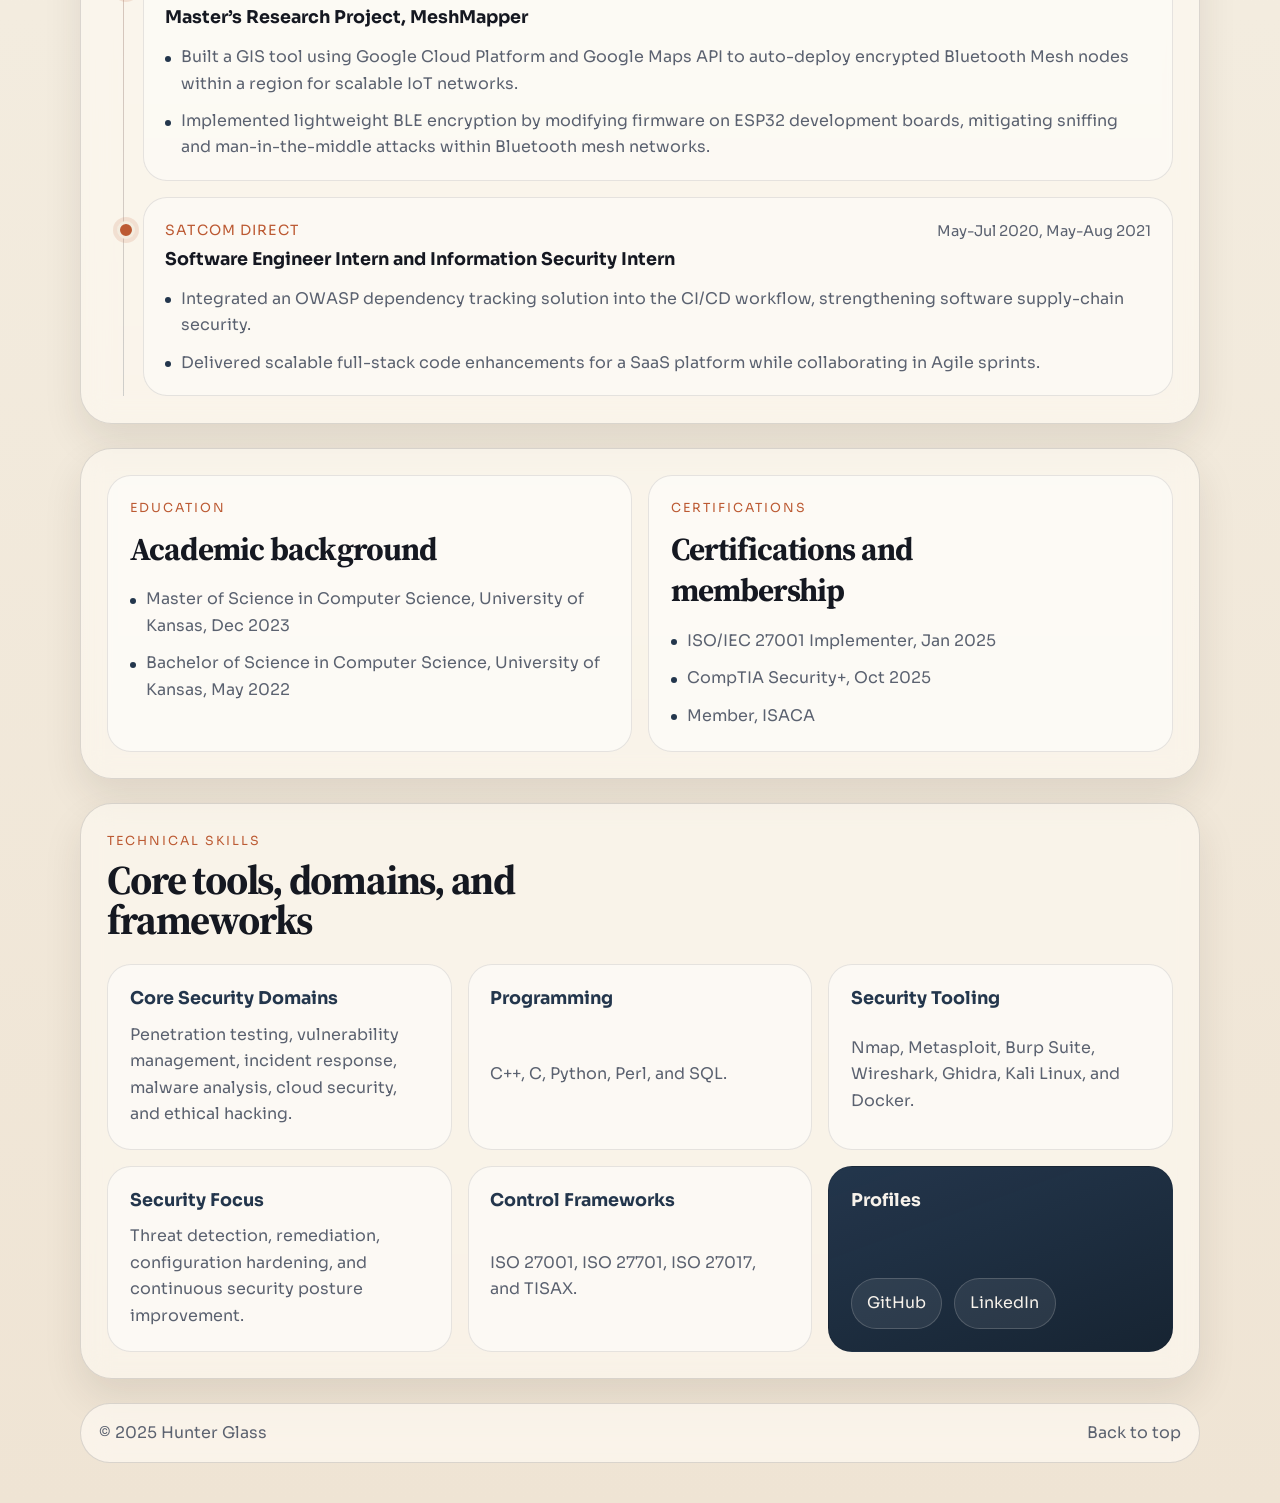
==== commit 4981c996: "Refresh" ====
--- a/index.html
+++ b/index.html
@@ -2,147 +2,187 @@
 <html lang="en">
 <head>
   <meta charset="UTF-8" />
-  <meta name="viewport" content="width=device-width, initial-scale=1.0"/>
-  <title>Hunter Glass | Cybersecurity Resume</title>
+  <meta name="viewport" content="width=device-width, initial-scale=1.0" />
+  <title>Hunter Glass | Cybersecurity Professional</title>
+  <link rel="preconnect" href="https://fonts.googleapis.com" />
+  <link rel="preconnect" href="https://fonts.gstatic.com" crossorigin />
+  <link href="https://fonts.googleapis.com/css2?family=Sora:wght@400;500;600;700&amp;family=Source+Serif+4:opsz,wght@8..60,600;8..60,700&amp;display=swap" rel="stylesheet" />
   <link rel="stylesheet" href="./styles/index.css" />
-  <link href="https://fonts.googleapis.com/css2?family=Inter:wght@400;600&display=swap" rel="stylesheet" />
-  <meta name="theme-color" content="#111827" />
+  <meta name="theme-color" content="#f3ecdf" />
 </head>
 <body>
-  <header>
-    <h1>About Me</h1>
-  </header>
+  <div class="page-shell">
+    <header class="hero" id="top">
+      <div class="hero__label">Hunter Glass</div>
+      <div class="hero__layout">
+        <div class="hero__copy">
+          <p class="hero__eyebrow">Cybersecurity professional · control validation · cloud and enterprise security</p>
+          <h1>Security controls, risk assessment, and continuous hardening across modern environments.</h1>
+          <p class="hero__summary">
+            Cybersecurity professional with experience implementing, testing, and validating security controls across enterprise and cloud environments.
+            Skilled in vulnerability management, configuration hardening, and risk assessment aligned with frameworks such as ISO 27001, SOC 2, and SCF.
+            Passionate about threat detection, remediation, and continuous improvement of security posture.
+          </p>
+          <div class="hero__actions">
+            <a class="button button--primary" href="https://www.linkedin.com/in/hunter-glass-734313195/" target="_blank" rel="noopener noreferrer">LinkedIn</a>
+            <a class="button button--secondary" href="https://github.com/hunterg123" target="_blank" rel="noopener noreferrer">GitHub</a>
+          </div>
+        </div>
 
-  <main>
-    <nav class="toc" aria-label="Jump to sections">
-      <ul>
-        <li><a href="#experience">Experience</a></li>
-        <li><a href="#certificates">Certificates</a></li>
-        <li><a href="#education">Education</a></li>
-        <li><a href="#skills">Technical Skills</a></li>
-      </ul>
-    </nav>
+        <aside class="hero__panel" aria-label="Professional snapshot">
+          <p class="hero__panel-label">Current focus</p>
+          <ul class="hero__facts">
+            <li>Security control assessment across infrastructure and cloud environments</li>
+            <li>Risk remediation aligned to ISO 27001, SOC 2, and SCF expectations</li>
+            <li>Threat detection, remediation planning, and continuous posture improvement</li>
+          </ul>
+        </aside>
+      </div>
+    </header>
 
-    <section class="job">
-      <h2>Summary</h2>
-      <p>
-        Security-focused professional with expertise in vulnerability assessment, risk analysis, and implementing cyber security controls. Proficient in infrastructure hardening, secure SDLC implementation, software engineering, and integrating cybersecurity best practices across full-stack development workflows.
-      </p>
-    </section>
+    <main class="page-content">
+      <nav class="toc" aria-label="Jump to sections">
+        <a href="#experience">Experience</a>
+        <a href="#education">Education</a>
+        <a href="#certificates">Certifications</a>
+        <a href="#skills">Technical Skills</a>
+      </nav>
 
-    <span id="experience"></span>
-    <section class="job">
-      <h2>CBIZ Pivot Point Security | Risk Advisory</h2>
-      <div class="meta">
-        <span class="title">Cybersecurity Consultant</span>
-        <span class="duration">Jun 2024 – Present</span>
-      </div>
-      <ul>
-        <li>Led ISO 27001 gap assessments, risk assessments, and development of risk treatment plans, validating technical controls and identifying compliance gaps across client environments.</li>
-        <li>Directed ISO 27001 implementations by developing and deploying security policies, procedures, and controls to remediate identified gaps and strengthen overall security posture.</li>
-        <li>Conducted enterprise Standardized Control Assessments (SCA) to evaluate IT and security controls, identifying vulnerabilities and recommending targeted remediation.</li>
-      </ul>
-    </section>
+      <section class="section section--experience" id="experience">
+        <div class="section__intro">
+          <p class="section__eyebrow">Experience</p>
+          <h2>Experience in control assessment, remediation, and security engineering.</h2>
+        </div>
 
-    <section class="job">
-      <h2>CBIZ Risk Advisory</h2>
-      <div class="meta">
-        <span class="title">Intern, IT/Internal Audit</span>
-        <span class="duration">Jan 2024 – Jul 2024</span>
-      </div>
-      <ul>
-        <li>Evaluated cybersecurity and ITGC controls to reduce compliance gaps and enhance audit readiness across infrastructure and data protection.</li>
-        <li>Produced risk-based audit reports outlining control weaknesses, supporting stakeholder transparency and effective remediation planning.</li>
-      </ul>
-    </section>
+        <div class="timeline">
+          <article class="role">
+            <div class="role__header">
+              <div>
+                <p class="role__org">CBIZ Technology</p>
+                <h3>Cybersecurity Consultant</h3>
+              </div>
+              <p class="role__duration">June 2024 - Present</p>
+            </div>
+            <ul class="detail-list">
+              <li>Assessed security controls across infrastructure and cloud environments against ISO 27001:2022 and SCF frameworks, translating audit findings into actionable steps and control implementations to strengthen clients&rsquo; security posture.</li>
+              <li>Collaborated with IT and DevOps teams to drive remediation efforts across all domains of the Secure Controls Framework, translating gaps into actionable security improvements.</li>
+              <li>Developed and enforced policies aligned with ISO 27001, improving clients&rsquo; risk posture and audit readiness.</li>
+              <li>Conducted internal audits and risk assessments supporting compliance with ISO 27001, SOC 2, and TISAX.</li>
+            </ul>
+          </article>
 
-    <section class="job">
-      <h2>University of Kansas</h2>
-      <div class="meta">
-        <span class="title">Master’s Research Project – MeshMapper</span>
-        <span class="duration">May 2023 – Dec 2023</span>
-      </div>
-      <ul>
-        <li>Built a GIS tool using Google Cloud Platform and Google Maps API to auto-deploy encrypted Bluetooth Mesh nodes within a region for scalable IoT networks.</li>
-        <li>Implemented lightweight BLE encryption by modifying firmware on ESP32 development boards, mitigating sniffing and MITM attacks within Bluetooth mesh networks.</li>
-      </ul>
-    </section>
+          <article class="role">
+            <div class="role__header">
+              <div>
+                <p class="role__org">CBIZ Technology</p>
+                <h3>Intern, IT and Internal Audit</h3>
+              </div>
+              <p class="role__duration">Jan 1, 2024 - Jun 2024</p>
+            </div>
+            <ul class="detail-list">
+              <li>Evaluated cybersecurity and ITGC controls to reduce compliance gaps and improve audit readiness across infrastructure and data protection.</li>
+              <li>Produced risk-based audit reports outlining control weaknesses, supporting stakeholder transparency and effective remediation planning.</li>
+            </ul>
+          </article>
 
-    <section class="job">
-      <h2>C3BE, University of Kansas</h2>
-      <div class="meta">
-        <span class="title">Contract Work</span>
-        <span class="duration">Jun 2023 – Jul 2023</span>
-      </div>
-      <ul>
-        <li>Mapped competencies to cybersecurity roles using the NICE framework and NVivo.</li>
-      </ul>
-    </section>
+          <article class="role">
+            <div class="role__header">
+              <div>
+                <p class="role__org">University of Kansas</p>
+                <h3>Master&rsquo;s Research Project, MeshMapper</h3>
+              </div>
+              <p class="role__duration">May 2023 - Dec 2023</p>
+            </div>
+            <ul class="detail-list">
+              <li>Built a GIS tool using Google Cloud Platform and Google Maps API to auto-deploy encrypted Bluetooth Mesh nodes within a region for scalable IoT networks.</li>
+              <li>Implemented lightweight BLE encryption by modifying firmware on ESP32 development boards, mitigating sniffing and man-in-the-middle attacks within Bluetooth mesh networks.</li>
+            </ul>
+          </article>
 
-    <section class="job">
-      <h2>Satcom Direct</h2>
-      <div class="meta">
-        <span class="title">Software Engineer Intern / Information Security Intern</span>
-        <span class="duration">May–Jul 2020, May–Aug 2021</span>
-      </div>
-      <ul>
-        <li>Developed full-stack features for a SaaS product within an Agile team, delivering scalable and maintainable code.</li>
-        <li>Enhanced SDLC security by evaluating and recommending an OWASP-compliant dependency tracking solution to mitigate supply chain risks.</li>
-      </ul>
-    </section>
+          <article class="role">
+            <div class="role__header">
+              <div>
+                <p class="role__org">Satcom Direct</p>
+                <h3>Software Engineer Intern and Information Security Intern</h3>
+              </div>
+              <p class="role__duration">May-Jul 2020, May-Aug 2021</p>
+            </div>
+            <ul class="detail-list">
+              <li>Integrated an OWASP dependency tracking solution into the CI/CD workflow, strengthening software supply-chain security.</li>
+              <li>Delivered scalable full-stack code enhancements for a SaaS platform while collaborating in Agile sprints.</li>
+            </ul>
+          </article>
+        </div>
+      </section>
 
-    <section class="job">
-      <h2>Hack The Box (Independent)</h2>
-      <div class="meta">
-        <span class="title">Hands-On Labs & Security Training</span>
-        <span class="duration">Ongoing</span>
-      </div>
-      <ul>
-        <li>Completed Linux and Windows-based boxes involving privilege escalation, lateral movement, and web exploitation.</li>
-        <li>Used tools like Nmap, Burp Suite, Metasploit, Ghidra, and Python for exploitation and analysis.</li>
-        <li>Experienced with reverse shells, post-exploitation, and Active Directory attacks.</li>
-        <li>Practiced TTPs aligned with real-world incident response and penetration testing workflows.</li>
-      </ul>
-    </section>
+      <section class="section section--grid">
+        <div class="info-card" id="education">
+          <p class="section__eyebrow">Education</p>
+          <h2>Academic background</h2>
+          <ul class="detail-list">
+            <li>Master of Science in Computer Science, University of Kansas, Dec 2023</li>
+            <li>Bachelor of Science in Computer Science, University of Kansas, May 2022</li>
+          </ul>
+        </div>
 
-    <section class="job" id="education">
-      <h2>Education</h2>
-      <ul>
-        <li>Master of Science in Computer Science | University of Kansas — Dec 2023</li>
-        <li>Bachelor of Science in Computer Science | University of Kansas — May 2022</li>
-      </ul>
-    </section>
+        <div class="info-card" id="certificates">
+          <p class="section__eyebrow">Certifications</p>
+          <h2>Certifications and membership</h2>
+          <ul class="detail-list">
+            <li>ISO/IEC 27001 Implementer, Jan 2025</li>
+            <li>CompTIA Security+, Oct 2025</li>
+            <li>Member, ISACA</li>
+          </ul>
+        </div>
+      </section>
 
-    <section class="job" id="certificates">
-      <h2>Professional Certifications</h2>
-      <ul>
-        <li>ISO/IEC 27001 Provisional Implementer — Jan 2025</li>
-        <li>CompTIA Security+ — Expected Aug 2025</li>
-      </ul>
-    </section>
+      <section class="section" id="skills">
+        <div class="section__intro">
+          <p class="section__eyebrow">Technical Skills</p>
+          <h2>Core tools, domains, and frameworks</h2>
+        </div>
 
-    <section class="job" id="skills">
-      <h2>Technical Skills</h2>
-      <ul>
-        <li><strong>Core Security Domains:</strong> Penetration Testing, Vulnerability Management, Incident Response, Malware Analysis, Cloud Security, Ethical Hacking</li>
-        <li><strong>Programming Languages:</strong> C++, C, Python, Perl, SQL</li>
-        <li><strong>Tools:</strong> Metasploit, Nmap, Burp Suite, Wireshark, Ghidra, Docker, Kali Linux</li>
-        <li><strong>Security Concepts:</strong> Reverse Engineering, Cryptography, Virtualization, Secure SDLC</li>
-        <li><strong>Control Frameworks:</strong> ISO 27001, ISO 27701, ISO 27017, TISAX</li>
-      </ul>
-    </section>
+        <div class="skill-grid">
+          <article class="skill-card">
+            <h3>Core Security Domains</h3>
+            <p>Penetration testing, vulnerability management, incident response, malware analysis, cloud security, and ethical hacking.</p>
+          </article>
 
-  <section class="job links">
-      <h2>Links</h2>
-      <ul>
-  <li><a href="https://github.com/hunterg123" target="_blank" rel="noopener noreferrer">GitHub</a></li>
-  <li><a href="https://www.linkedin.com/in/hunter-glass-734313195/" target="_blank" rel="noopener noreferrer">LinkedIn</a></li>
-      </ul>
-    </section>
-  </main>
+          <article class="skill-card">
+            <h3>Programming</h3>
+            <p>C++, C, Python, Perl, and SQL.</p>
+          </article>
 
-  <footer>
-    &copy; 2025 Hunter Glass
-  </footer>
+          <article class="skill-card">
+            <h3>Security Tooling</h3>
+            <p>Nmap, Metasploit, Burp Suite, Wireshark, Ghidra, Kali Linux, and Docker.</p>
+          </article>
+
+          <article class="skill-card">
+            <h3>Security Focus</h3>
+            <p>Threat detection, remediation, configuration hardening, and continuous security posture improvement.</p>
+          </article>
+
+          <article class="skill-card">
+            <h3>Control Frameworks</h3>
+            <p>ISO 27001, ISO 27701, ISO 27017, and TISAX.</p>
+          </article>
+
+          <article class="skill-card skill-card--accent">
+            <h3>Profiles</h3>
+            <div class="profile-links">
+              <a href="https://github.com/hunterg123" target="_blank" rel="noopener noreferrer">GitHub</a>
+              <a href="https://www.linkedin.com/in/hunter-glass-734313195/" target="_blank" rel="noopener noreferrer">LinkedIn</a>
+            </div>
+          </article>
+        </div>
+      </section>
+    </main>
+
+    <footer class="site-footer">
+      <p>&copy; 2025 Hunter Glass</p>
+      <a href="#top">Back to top</a>
+    </footer>
+  </div>
 </body>
 </html>
--- a/styles/index.css
+++ b/styles/index.css
@@ -1,187 +1,594 @@
-/* Design tokens */
 :root {
-  --bg: #0b1020;
-  --bg-muted: #0f1530;
-  --card: #0f162e;
-  --text: #e6ecff;
-  --muted: #9aa4c7;
-  --accent: #5eead4; /* teal/cyan for cyber vibe */
-  --accent-strong: #22d3ee;
-  --border: rgba(255,255,255,0.08);
-  --shadow: 0 8px 20px rgba(0,0,0,0.3);
-}
-
-/* Reset & Base */
-* { margin: 0; padding: 0; box-sizing: border-box; }
-html { scroll-behavior: smooth; }
+  --bg: #f3ecdf;
+  --bg-deep: #e7dcc8;
+  --surface: rgba(255, 251, 245, 0.76);
+  --surface-strong: #fffaf3;
+  --ink: #151821;
+  --muted: #5b6270;
+  --line: rgba(21, 24, 33, 0.14);
+  --line-strong: rgba(21, 24, 33, 0.24);
+  --accent: #bc5a33;
+  --accent-soft: #ead2bf;
+  --accent-deep: #23364c;
+  --shadow-lg: 0 28px 70px rgba(50, 41, 28, 0.14);
+  --shadow-md: 0 18px 38px rgba(50, 41, 28, 0.1);
+  --radius-xl: 32px;
+  --radius-lg: 24px;
+  --radius-md: 18px;
+  --content-width: 1120px;
+}
+
+* {
+  box-sizing: border-box;
+  margin: 0;
+  padding: 0;
+}
+
+html {
+  scroll-behavior: smooth;
+}
+
 body {
-  font-family: 'Inter', system-ui, -apple-system, Segoe UI, Roboto, sans-serif;
-  background: radial-gradient(1200px 800px at 20% -10%, rgba(94,234,212,0.08), transparent 50%),
-              radial-gradient(800px 600px at 100% 10%, rgba(34,211,238,0.06), transparent 50%),
-              var(--bg);
-  color: var(--text);
-  line-height: 1.7;
-  font-size: 16px;
-  padding-bottom: 4rem;
-}
-
-/* Subtle cyber grid */
+  min-height: 100vh;
+  font-family: "Sora", "Segoe UI", sans-serif;
+  color: var(--ink);
+  background:
+    radial-gradient(circle at top left, rgba(188, 90, 51, 0.12), transparent 28%),
+    radial-gradient(circle at 85% 10%, rgba(35, 54, 76, 0.13), transparent 24%),
+    linear-gradient(180deg, #f7f0e5 0%, var(--bg) 52%, #efe4d4 100%);
+  line-height: 1.65;
+}
+
 body::before {
   content: "";
   position: fixed;
   inset: 0;
-  background-image: linear-gradient(rgba(255,255,255,0.03) 1px, transparent 1px),
-                    linear-gradient(90deg, rgba(255,255,255,0.03) 1px, transparent 1px);
-  background-size: 32px 32px, 32px 32px;
-  mask-image: radial-gradient(ellipse at center, rgba(0,0,0,0.5), transparent 70%);
+  background:
+    linear-gradient(rgba(21, 24, 33, 0.025) 1px, transparent 1px),
+    linear-gradient(90deg, rgba(21, 24, 33, 0.025) 1px, transparent 1px);
+  background-size: 72px 72px;
+  mask-image: radial-gradient(circle at center, rgba(0, 0, 0, 0.7), transparent 88%);
   pointer-events: none;
   z-index: -1;
 }
 
-/* Header */
-header {
-  background: linear-gradient(180deg, rgba(15,22,46,0.9), rgba(15,22,46,0.6));
-  color: var(--text);
-  padding: 3.5rem 1rem 2rem;
-  text-align: center;
-  border-bottom: 1px solid var(--border);
+a {
+  color: inherit;
+}
+
+.page-shell {
+  width: min(calc(100% - 2rem), var(--content-width));
+  margin: 0 auto;
+  padding: 1.25rem 0 2.5rem;
+}
+
+.hero,
+.section,
+.site-footer {
+  backdrop-filter: blur(14px);
+}
+
+.hero {
   position: relative;
-}
-
-header h1 {
-  font-size: clamp(1.8rem, 3vw, 2.6rem);
-  font-weight: 800;
-  letter-spacing: -0.5px;
-}
-
-/* Main Container */
-main {
-  max-width: 920px;
-  margin: 3rem auto;
-  padding: 0 1.25rem;
-}
-
-/* Top jump navigation */
+  padding: 1.2rem;
+  border: 1px solid var(--line);
+  border-radius: calc(var(--radius-xl) + 4px);
+  background:
+    linear-gradient(135deg, rgba(255, 251, 245, 0.92), rgba(246, 236, 223, 0.76)),
+    var(--surface);
+  box-shadow: var(--shadow-lg);
+  overflow: hidden;
+}
+
+.hero::after {
+  content: "";
+  position: absolute;
+  right: -6%;
+  top: 1.5rem;
+  width: 280px;
+  height: 280px;
+  border-radius: 50%;
+  background: radial-gradient(circle, rgba(35, 54, 76, 0.18), transparent 68%);
+  pointer-events: none;
+}
+
+.hero__label {
+  display: inline-flex;
+  align-items: center;
+  gap: 0.5rem;
+  padding: 0.45rem 0.75rem;
+  border-radius: 999px;
+  border: 1px solid var(--line);
+  background: rgba(255, 255, 255, 0.54);
+  font-size: 0.78rem;
+  letter-spacing: 0.12em;
+  text-transform: uppercase;
+  color: var(--muted);
+}
+
+.hero__layout {
+  display: grid;
+  grid-template-columns: minmax(0, 1.9fr) minmax(240px, 0.78fr);
+  gap: 1.2rem;
+  align-items: end;
+  margin-top: 1.2rem;
+}
+
+.hero__copy {
+  padding: 1.05rem 0.2rem 0.4rem;
+}
+
+.hero__eyebrow,
+.section__eyebrow,
+.hero__panel-label {
+  font-size: 0.78rem;
+  letter-spacing: 0.16em;
+  text-transform: uppercase;
+  color: var(--accent);
+}
+
+.hero h1,
+.section h2 {
+  font-family: "Source Serif 4", Georgia, serif;
+  line-height: 0.98;
+  letter-spacing: -0.03em;
+}
+
+.hero h1 {
+  max-width: 20ch;
+  margin-top: 0.65rem;
+  font-size: clamp(1.95rem, 3.6vw, 3.1rem);
+  font-weight: 700;
+}
+
+.hero__summary {
+  max-width: 54ch;
+  margin-top: 1rem;
+  font-size: 0.98rem;
+  color: var(--muted);
+}
+
+.hero__actions {
+  display: flex;
+  flex-wrap: wrap;
+  gap: 0.85rem;
+  margin-top: 1.6rem;
+}
+
+.button {
+  display: inline-flex;
+  align-items: center;
+  justify-content: center;
+  min-width: 138px;
+  padding: 0.9rem 1.15rem;
+  border-radius: 999px;
+  text-decoration: none;
+  font-weight: 600;
+  transition: transform 180ms ease, background-color 180ms ease, border-color 180ms ease;
+}
+
+.button:hover,
+.button:focus-visible {
+  transform: translateY(-2px);
+}
+
+.button--primary {
+  background: var(--accent-deep);
+  color: #f8f3ea;
+  border: 1px solid rgba(35, 54, 76, 0.25);
+}
+
+.button--primary:hover,
+.button--primary:focus-visible {
+  background: #182738;
+}
+
+.button--secondary {
+  background: rgba(255, 255, 255, 0.62);
+  border: 1px solid var(--line);
+}
+
+.button--secondary:hover,
+.button--secondary:focus-visible {
+  background: rgba(255, 255, 255, 0.88);
+}
+
+.hero__panel {
+  position: relative;
+  padding: 1.4rem;
+  border-radius: var(--radius-lg);
+  border: 1px solid rgba(35, 54, 76, 0.12);
+  background:
+    linear-gradient(180deg, rgba(35, 54, 76, 0.9), rgba(18, 29, 43, 0.96)),
+    var(--accent-deep);
+  color: #f7f2eb;
+  box-shadow: var(--shadow-md);
+}
+
+.hero__facts {
+  list-style: none;
+  margin-top: 1rem;
+}
+
+.hero__facts li {
+  position: relative;
+  padding-left: 1.1rem;
+  margin-top: 0.8rem;
+  color: rgba(247, 242, 235, 0.82);
+}
+
+.hero__facts li::before {
+  content: "";
+  position: absolute;
+  left: 0;
+  top: 0.72rem;
+  width: 7px;
+  height: 7px;
+  border-radius: 50%;
+  background: #f0b08a;
+}
+
+.page-content {
+  display: grid;
+  gap: 1.5rem;
+  margin-top: 1.5rem;
+}
+
 .toc {
   position: sticky;
+  top: 1rem;
+  z-index: 5;
+  display: flex;
+  flex-wrap: wrap;
+  gap: 0.7rem;
+  padding: 0.85rem;
+  border: 1px solid var(--line);
+  border-radius: 999px;
+  background: rgba(255, 251, 245, 0.7);
+  box-shadow: 0 16px 32px rgba(59, 49, 38, 0.08);
+}
+
+.toc a {
+  padding: 0.65rem 0.9rem;
+  border-radius: 999px;
+  text-decoration: none;
+  color: var(--muted);
+  transition: background-color 180ms ease, color 180ms ease;
+}
+
+.toc a:hover,
+.toc a:focus-visible {
+  background: rgba(35, 54, 76, 0.08);
+  color: var(--ink);
+}
+
+.section {
+  padding: 1.65rem;
+  border: 1px solid var(--line);
+  border-radius: var(--radius-xl);
+  background: rgba(255, 251, 245, 0.58);
+  box-shadow: var(--shadow-md);
+}
+
+.section__intro {
+  display: grid;
+  gap: 0.55rem;
+  margin-bottom: 1.5rem;
+}
+
+.section h2 {
+  max-width: 20ch;
+  font-size: clamp(1.85rem, 3.2vw, 3rem);
+}
+
+.section--experience .section__intro h2 {
+  max-width: 24ch;
+}
+
+.timeline {
+  position: relative;
+  display: grid;
+  gap: 1rem;
+}
+
+.timeline::before {
+  content: "";
+  position: absolute;
   top: 0;
-  z-index: 5;
-  backdrop-filter: blur(6px);
-  background: linear-gradient(180deg, rgba(11,16,32,0.85), rgba(11,16,32,0.6));
-  border: 1px solid var(--border);
-  border-radius: 999px;
-  padding: 0.5rem 0.75rem;
-  margin: 0 0 1.25rem;
-}
-
-.toc ul { display: flex; gap: 0.5rem; justify-content: space-between; flex-wrap: wrap; list-style: none; }
-.toc li { margin: 0; padding-left: 0; }
-.toc li::before { display: none; }
-.toc a {
-  display: inline-block;
-  padding: 0.45rem 0.75rem;
-  border-radius: 999px;
-  color: var(--text);
-  border: 1px solid rgba(94,234,212,0.35);
-  background: rgba(34,211,238,0.06);
-  text-decoration: none;
-  font-weight: 600;
-}
-.toc a:hover { background: rgba(34,211,238,0.12); border-color: rgba(94,234,212,0.6); }
-
-/* Section Cards */
-.job {
-  background: linear-gradient(180deg, rgba(255,255,255,0.02), rgba(255,255,255,0.0));
-  border-radius: 14px;
-  padding: 1.5rem 1.5rem;
-  margin-bottom: 1.25rem;
-  border: 1px solid var(--border);
-  box-shadow: var(--shadow);
-  transition: transform 180ms ease, border-color 180ms ease, box-shadow 180ms ease;
-}
-
-.job:hover { transform: translateY(-3px); border-color: rgba(94,234,212,0.35); box-shadow: 0 12px 30px rgba(34,211,238,0.08); }
-
-.job h2 {
-  font-size: 1.15rem;
-  font-weight: 700;
-  color: var(--text);
-  margin-bottom: 0.35rem;
-}
-
-.meta {
+  bottom: 0;
+  left: 1rem;
+  width: 1px;
+  background: linear-gradient(180deg, rgba(188, 90, 51, 0.4), rgba(35, 54, 76, 0.2));
+}
+
+.role {
+  position: relative;
+  margin-left: 2.25rem;
+  padding: 1.3rem 1.3rem 1.2rem;
+  border: 1px solid rgba(21, 24, 33, 0.1);
+  border-radius: var(--radius-lg);
+  background: rgba(255, 255, 255, 0.44);
+}
+
+.role::before {
+  content: "";
+  position: absolute;
+  left: -1.72rem;
+  top: 1.45rem;
+  width: 12px;
+  height: 12px;
+  border-radius: 50%;
+  border: 3px solid var(--bg);
+  background: var(--accent);
+  box-shadow: 0 0 0 4px rgba(188, 90, 51, 0.14);
+}
+
+.role__header {
   display: flex;
   justify-content: space-between;
+  gap: 1rem;
+  align-items: start;
+  margin-bottom: 0.95rem;
+}
+
+.role__org {
+  margin-bottom: 0.35rem;
+  color: var(--accent);
+  font-size: 0.88rem;
+  letter-spacing: 0.08em;
+  text-transform: uppercase;
+}
+
+.role h3,
+.info-card h2,
+.skill-card h3 {
+  font-size: 1.1rem;
+  line-height: 1.3;
+}
+
+.role__duration {
+  min-width: fit-content;
+  color: var(--muted);
+  font-size: 0.92rem;
+}
+
+.detail-list {
+  list-style: none;
+  display: grid;
+  gap: 0.7rem;
+}
+
+.detail-list li {
+  position: relative;
+  padding-left: 1rem;
+  color: var(--muted);
+}
+
+.detail-list li::before {
+  content: "";
+  position: absolute;
+  left: 0;
+  top: 0.72rem;
+  width: 6px;
+  height: 6px;
+  border-radius: 50%;
+  background: var(--accent-deep);
+}
+
+.section--grid {
+  display: grid;
+  grid-template-columns: repeat(2, minmax(0, 1fr));
+  gap: 1rem;
+}
+
+.info-card,
+.skill-card {
+  padding: 1.35rem;
+  border-radius: var(--radius-lg);
+  border: 1px solid rgba(21, 24, 33, 0.1);
+  background: rgba(255, 255, 255, 0.52);
+}
+
+.info-card h2 {
+  margin-top: 0.65rem;
+  margin-bottom: 1rem;
+  font-family: "Source Serif 4", Georgia, serif;
+  font-size: 2rem;
+  letter-spacing: -0.03em;
+}
+
+.skill-grid {
+  display: grid;
+  grid-template-columns: repeat(3, minmax(0, 1fr));
+  gap: 1rem;
+}
+
+.skill-card {
+  display: grid;
   gap: 0.75rem;
+  min-height: 180px;
+}
+
+.skill-card h3 {
+  color: var(--accent-deep);
+}
+
+.skill-card p {
+  color: var(--muted);
+}
+
+.skill-card--accent {
+  background:
+    linear-gradient(160deg, rgba(35, 54, 76, 0.96), rgba(22, 35, 49, 0.94)),
+    var(--accent-deep);
+  color: #f7f2eb;
+}
+
+.skill-card--accent h3,
+.skill-card--accent p {
+  color: inherit;
+}
+
+.profile-links {
+  display: flex;
   flex-wrap: wrap;
-  font-size: 0.9rem;
-  color: var(--muted);
-  margin-bottom: 1rem;
-}
-
-.meta .title { color: var(--text); font-weight: 600; }
-.meta .duration { color: var(--muted); }
-
-/* Bullets */
-ul { list-style: none; margin-top: 0.25rem; }
-li { position: relative; margin: 0.5rem 0 0.5rem 0; padding-left: 1.25rem; color: #c7d2fe; }
-li::before {
-  content: "";
-  position: absolute; left: 0; top: 0.8em; transform: translateY(-50%);
-  width: 8px; height: 8px; border-radius: 2px;
-  background: linear-gradient(135deg, var(--accent), var(--accent-strong));
-  box-shadow: 0 0 10px rgba(34,211,238,0.5);
-}
-
-/* Inline links */
-.job a { color: var(--accent-strong); text-decoration: none; font-weight: 600; }
-.job a:hover { text-decoration: underline; }
-
-/* Links section buttons */
-.job.links ul { display: flex; gap: 0.75rem; flex-wrap: wrap; }
-.job.links li { padding-left: 0; margin: 0; }
-.job.links li::before { display: none; }
-.job.links a {
-  display: inline-block;
-  padding: 0.55rem 0.9rem;
-  border: 1px solid rgba(94,234,212,0.4);
+  gap: 0.75rem;
+  margin-top: auto;
+}
+
+.profile-links a,
+.site-footer a {
+  color: inherit;
+}
+
+.profile-links a {
+  display: inline-flex;
+  align-items: center;
+  justify-content: center;
+  padding: 0.7rem 0.95rem;
   border-radius: 999px;
-  background: rgba(34,211,238,0.08);
-  color: var(--text);
-  transition: transform 160ms ease, background 160ms ease, border-color 160ms ease;
-}
-.job.links a:hover { transform: translateY(-2px); background: rgba(34,211,238,0.14); border-color: rgba(94,234,212,0.7); }
-
-/* Footer */
-footer {
-  text-align: center;
-  padding: 2rem 1rem;
-  font-size: 0.85rem;
-  color: var(--muted);
-  background: transparent;
-  border-top: 1px solid var(--border);
-  margin-top: 3rem;
-}
-
-/* Responsive tweaks */
-@media (max-width: 640px) {
-  .meta { flex-direction: column; align-items: flex-start; gap: 0.25rem; }
-  .job { padding: 1.25rem 1rem; }
-}
-
-/* Light mode fallback if user forces it */
-@media (prefers-color-scheme: light) {
-  :root {
-    --bg: #f6f7f9;
-    --bg-muted: #ffffff;
-    --card: #ffffff;
-    --text: #1f2937;
-    --muted: #475569;
-    --border: rgba(0,0,0,0.08);
-  }
-  body { background: var(--bg); }
-  body::before { display: none; }
-  .job { box-shadow: 0 2px 10px rgba(0,0,0,0.06); }
-  li { color: #334155; }
-}
-  +  border: 1px solid rgba(247, 242, 235, 0.18);
+  background: rgba(255, 255, 255, 0.08);
+  text-decoration: none;
+}
+
+.profile-links a:hover,
+.profile-links a:focus-visible {
+  background: rgba(255, 255, 255, 0.16);
+}
+
+.site-footer {
+  display: flex;
+  justify-content: space-between;
+  gap: 1rem;
+  align-items: center;
+  margin-top: 1.5rem;
+  padding: 1rem 1.1rem;
+  border-radius: 999px;
+  border: 1px solid var(--line);
+  background: rgba(255, 251, 245, 0.66);
+  color: var(--muted);
+}
+
+.site-footer a {
+  text-decoration: none;
+}
+
+.site-footer a:hover,
+.site-footer a:focus-visible {
+  color: var(--ink);
+}
+
+@media (prefers-reduced-motion: no-preference) {
+  .hero,
+  .section,
+  .site-footer,
+  .role,
+  .skill-card,
+  .info-card {
+    animation: rise-in 700ms ease both;
+  }
+
+  .role:nth-child(2),
+  .skill-card:nth-child(2) {
+    animation-delay: 80ms;
+  }
+
+  .role:nth-child(3),
+  .skill-card:nth-child(3) {
+    animation-delay: 140ms;
+  }
+
+  .role:nth-child(4),
+  .skill-card:nth-child(4) {
+    animation-delay: 200ms;
+  }
+
+  .role:nth-child(5),
+  .skill-card:nth-child(5) {
+    animation-delay: 260ms;
+  }
+
+  .role:nth-child(6),
+  .skill-card:nth-child(6) {
+    animation-delay: 320ms;
+  }
+}
+
+@keyframes rise-in {
+  from {
+    opacity: 0;
+    transform: translateY(18px);
+  }
+
+  to {
+    opacity: 1;
+    transform: translateY(0);
+  }
+}
+
+@media (max-width: 920px) {
+  .hero__layout,
+  .section--grid,
+  .skill-grid {
+    grid-template-columns: 1fr;
+  }
+
+  .hero h1 {
+    max-width: 18ch;
+  }
+}
+
+@media (max-width: 720px) {
+  .page-shell {
+    width: min(calc(100% - 1rem), var(--content-width));
+    padding-top: 0.5rem;
+  }
+
+  .hero,
+  .section {
+    padding: 1rem;
+    border-radius: 24px;
+  }
+
+  .hero__copy {
+    padding: 0.65rem 0 0.25rem;
+  }
+
+  .hero h1 {
+    max-width: 14ch;
+    font-size: clamp(1.85rem, 7vw, 2.45rem);
+  }
+
+  .toc,
+  .site-footer {
+    border-radius: 24px;
+  }
+
+  .toc {
+    position: static;
+  }
+
+  .role {
+    margin-left: 1.6rem;
+    padding: 1.1rem;
+  }
+
+  .timeline::before {
+    left: 0.72rem;
+  }
+
+  .role::before {
+    left: -1.1rem;
+  }
+
+  .role__header,
+  .site-footer {
+    flex-direction: column;
+    align-items: flex-start;
+  }
+
+  .button {
+    width: 100%;
+  }
+}
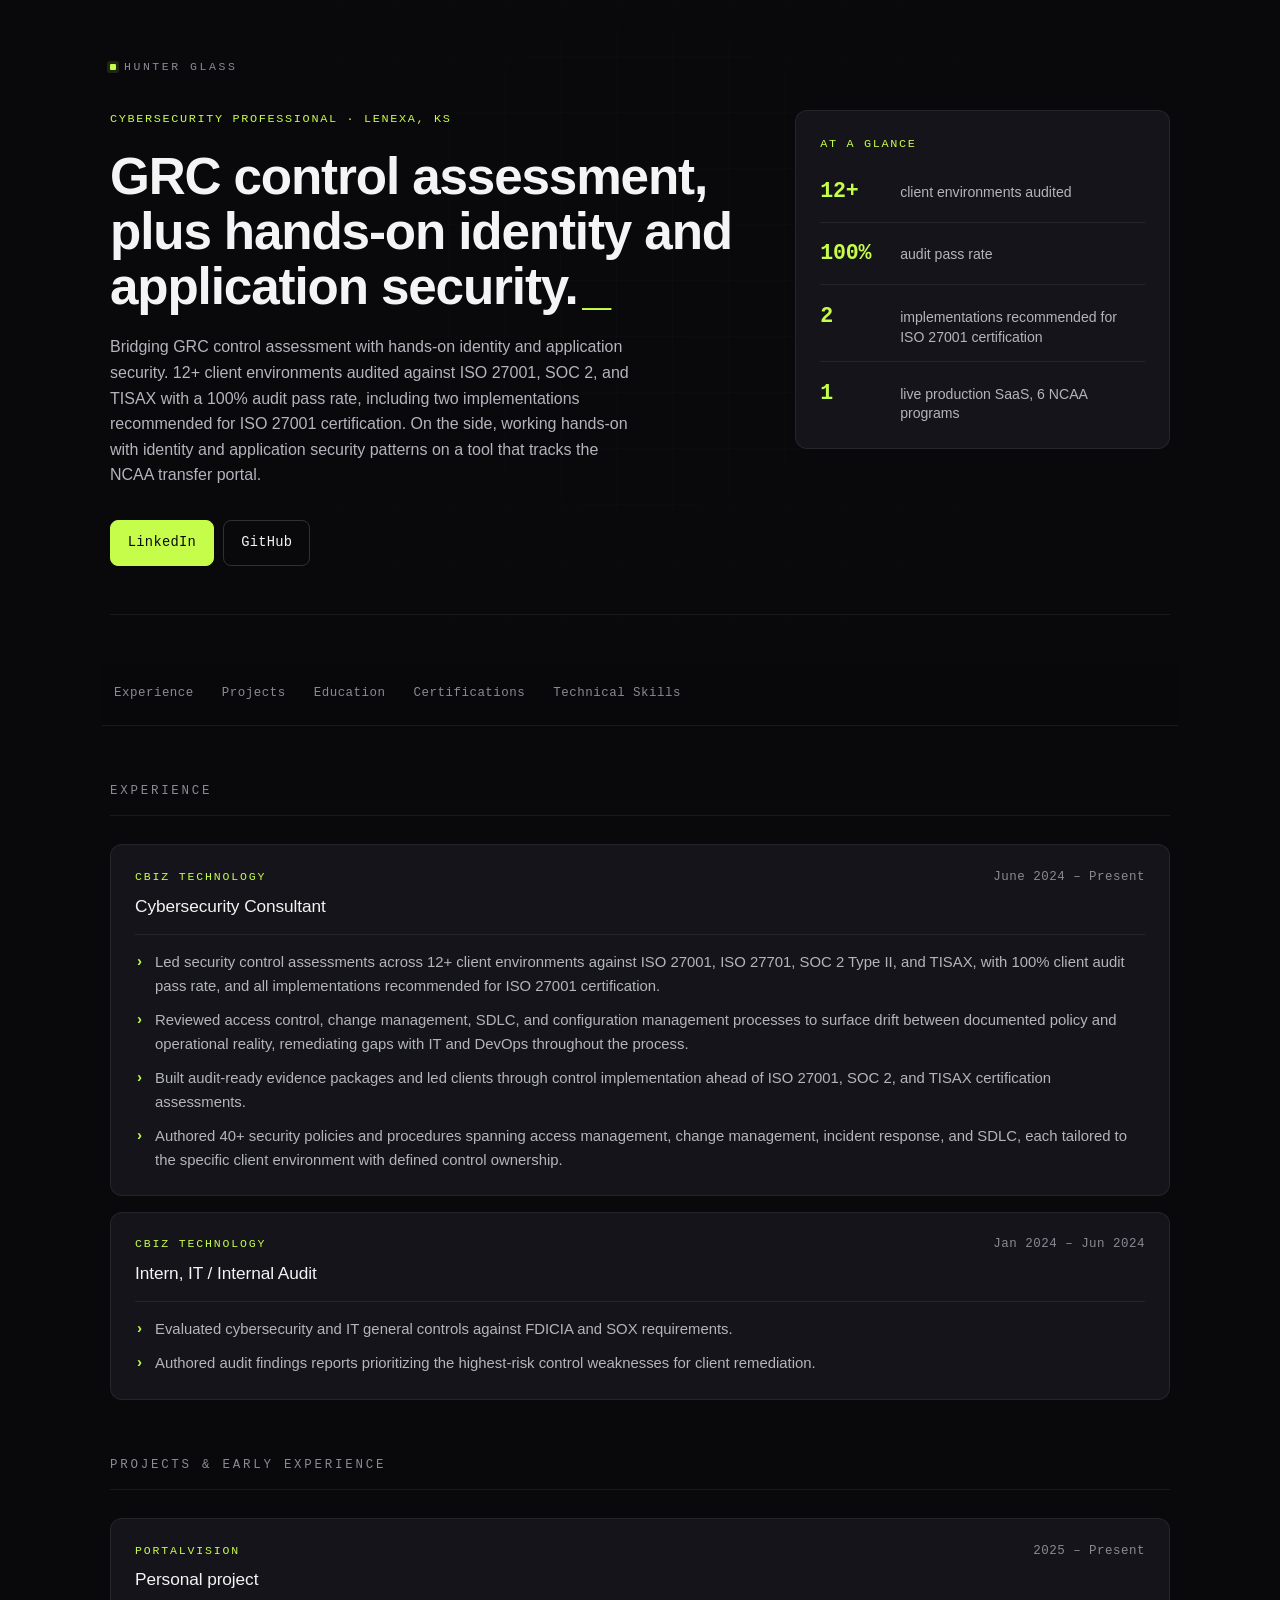
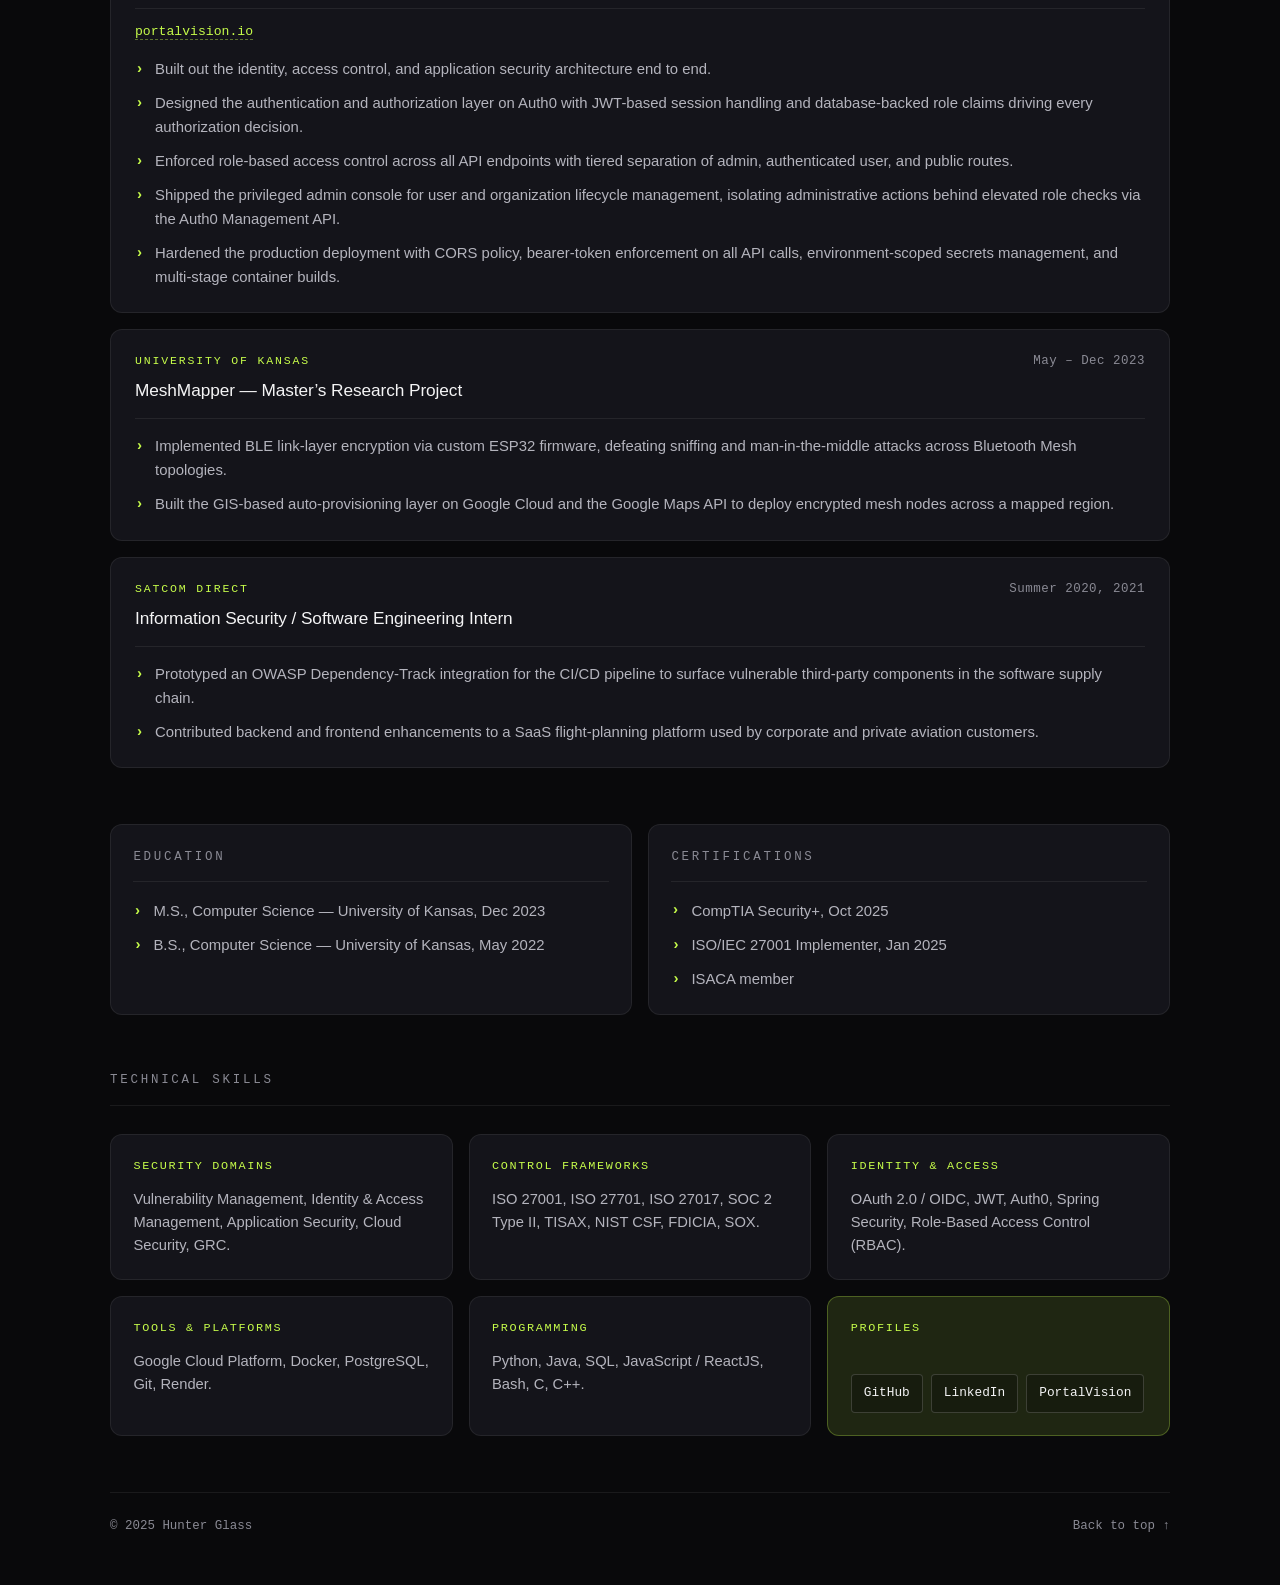
==== commit df6edeb5: "updates" ====
--- a/index.html
+++ b/index.html
@@ -3,12 +3,10 @@
 <head>
   <meta charset="UTF-8" />
   <meta name="viewport" content="width=device-width, initial-scale=1.0" />
-  <title>Hunter Glass | Cybersecurity Professional</title>
-  <link rel="preconnect" href="https://fonts.googleapis.com" />
-  <link rel="preconnect" href="https://fonts.gstatic.com" crossorigin />
-  <link href="https://fonts.googleapis.com/css2?family=Sora:wght@400;500;600;700&amp;family=Source+Serif+4:opsz,wght@8..60,600;8..60,700&amp;display=swap" rel="stylesheet" />
+  <title>Hunter Glass | Cybersecurity</title>
+  <meta name="description" content="Hunter Glass — cybersecurity. GRC control assessment at CBIZ, identity and application security on PortalVision." />
   <link rel="stylesheet" href="./styles/index.css" />
-  <meta name="theme-color" content="#f3ecdf" />
+  <meta name="theme-color" content="#09090b" />
 </head>
 <body>
   <div class="page-shell">
@@ -16,12 +14,13 @@
       <div class="hero__label">Hunter Glass</div>
       <div class="hero__layout">
         <div class="hero__copy">
-          <p class="hero__eyebrow">Cybersecurity professional · control validation · cloud and enterprise security</p>
-          <h1>Security controls, risk assessment, and continuous hardening across modern environments.</h1>
+          <p class="hero__eyebrow">Cybersecurity professional &middot; Lenexa, KS</p>
+          <h1>GRC control assessment, plus hands-on identity and application security.</h1>
           <p class="hero__summary">
-            Cybersecurity professional with experience implementing, testing, and validating security controls across enterprise and cloud environments.
-            Skilled in vulnerability management, configuration hardening, and risk assessment aligned with frameworks such as ISO 27001, SOC 2, and SCF.
-            Passionate about threat detection, remediation, and continuous improvement of security posture.
+            Bridging GRC control assessment with hands-on identity and application security. 12+ client environments
+            audited against ISO 27001, SOC 2, and TISAX with a 100% audit pass rate, including two implementations
+            recommended for ISO 27001 certification. On the side, working hands-on with identity and application
+            security patterns on a tool that tracks the NCAA transfer portal.
           </p>
           <div class="hero__actions">
             <a class="button button--primary" href="https://www.linkedin.com/in/hunter-glass-734313195/" target="_blank" rel="noopener noreferrer">LinkedIn</a>
@@ -29,12 +28,13 @@
           </div>
         </div>
 
-        <aside class="hero__panel" aria-label="Professional snapshot">
-          <p class="hero__panel-label">Current focus</p>
+        <aside class="hero__panel" aria-label="At a glance">
+          <p class="hero__panel-label">At a glance</p>
           <ul class="hero__facts">
-            <li>Security control assessment across infrastructure and cloud environments</li>
-            <li>Risk remediation aligned to ISO 27001, SOC 2, and SCF expectations</li>
-            <li>Threat detection, remediation planning, and continuous posture improvement</li>
+            <li><span class="fact__n">12+</span><span>client environments audited</span></li>
+            <li><span class="fact__n">100%</span><span>audit pass rate</span></li>
+            <li><span class="fact__n">2</span><span>implementations recommended for ISO 27001 certification</span></li>
+            <li><span class="fact__n">1</span><span>live production SaaS, 6 NCAA programs</span></li>
           </ul>
         </aside>
       </div>
@@ -43,15 +43,15 @@
     <main class="page-content">
       <nav class="toc" aria-label="Jump to sections">
         <a href="#experience">Experience</a>
+        <a href="#projects">Projects</a>
         <a href="#education">Education</a>
         <a href="#certificates">Certifications</a>
         <a href="#skills">Technical Skills</a>
       </nav>
 
-      <section class="section section--experience" id="experience">
+      <section class="section" id="experience">
         <div class="section__intro">
-          <p class="section__eyebrow">Experience</p>
-          <h2>Experience in control assessment, remediation, and security engineering.</h2>
+          <h2>Experience</h2>
         </div>
 
         <div class="timeline">
@@ -61,13 +61,13 @@
                 <p class="role__org">CBIZ Technology</p>
                 <h3>Cybersecurity Consultant</h3>
               </div>
-              <p class="role__duration">June 2024 - Present</p>
-            </div>
-            <ul class="detail-list">
-              <li>Assessed security controls across infrastructure and cloud environments against ISO 27001:2022 and SCF frameworks, translating audit findings into actionable steps and control implementations to strengthen clients&rsquo; security posture.</li>
-              <li>Collaborated with IT and DevOps teams to drive remediation efforts across all domains of the Secure Controls Framework, translating gaps into actionable security improvements.</li>
-              <li>Developed and enforced policies aligned with ISO 27001, improving clients&rsquo; risk posture and audit readiness.</li>
-              <li>Conducted internal audits and risk assessments supporting compliance with ISO 27001, SOC 2, and TISAX.</li>
+              <p class="role__duration">June 2024 &ndash; Present</p>
+            </div>
+            <ul class="detail-list">
+              <li>Led security control assessments across 12+ client environments against ISO 27001, ISO 27701, SOC 2 Type II, and TISAX, with 100% client audit pass rate, and all implementations recommended for ISO 27001 certification.</li>
+              <li>Reviewed access control, change management, SDLC, and configuration management processes to surface drift between documented policy and operational reality, remediating gaps with IT and DevOps throughout the process.</li>
+              <li>Built audit-ready evidence packages and led clients through control implementation ahead of ISO 27001, SOC 2, and TISAX certification assessments.</li>
+              <li>Authored 40+ security policies and procedures spanning access management, change management, incident response, and SDLC, each tailored to the specific client environment with defined control ownership.</li>
             </ul>
           </article>
 
@@ -75,13 +75,39 @@
             <div class="role__header">
               <div>
                 <p class="role__org">CBIZ Technology</p>
-                <h3>Intern, IT and Internal Audit</h3>
-              </div>
-              <p class="role__duration">Jan 1, 2024 - Jun 2024</p>
-            </div>
-            <ul class="detail-list">
-              <li>Evaluated cybersecurity and ITGC controls to reduce compliance gaps and improve audit readiness across infrastructure and data protection.</li>
-              <li>Produced risk-based audit reports outlining control weaknesses, supporting stakeholder transparency and effective remediation planning.</li>
+                <h3>Intern, IT / Internal Audit</h3>
+              </div>
+              <p class="role__duration">Jan 2024 &ndash; Jun 2024</p>
+            </div>
+            <ul class="detail-list">
+              <li>Evaluated cybersecurity and IT general controls against FDICIA and SOX requirements.</li>
+              <li>Authored audit findings reports prioritizing the highest-risk control weaknesses for client remediation.</li>
+            </ul>
+          </article>
+        </div>
+      </section>
+
+      <section class="section" id="projects">
+        <div class="section__intro">
+          <h2>Projects &amp; early experience</h2>
+        </div>
+
+        <div class="timeline">
+          <article class="role">
+            <div class="role__header">
+              <div>
+                <p class="role__org">PortalVision</p>
+                <h3>Personal project</h3>
+              </div>
+              <p class="role__duration">2025 &ndash; Present</p>
+            </div>
+            <p class="role__note"><a href="https://portalvision.io" target="_blank" rel="noopener noreferrer">portalvision.io</a></p>
+            <ul class="detail-list">
+              <li>Built out the identity, access control, and application security architecture end to end.</li>
+              <li>Designed the authentication and authorization layer on Auth0 with JWT-based session handling and database-backed role claims driving every authorization decision.</li>
+              <li>Enforced role-based access control across all API endpoints with tiered separation of admin, authenticated user, and public routes.</li>
+              <li>Shipped the privileged admin console for user and organization lifecycle management, isolating administrative actions behind elevated role checks via the Auth0 Management API.</li>
+              <li>Hardened the production deployment with CORS policy, bearer-token enforcement on all API calls, environment-scoped secrets management, and multi-stage container builds.</li>
             </ul>
           </article>
 
@@ -89,13 +115,13 @@
             <div class="role__header">
               <div>
                 <p class="role__org">University of Kansas</p>
-                <h3>Master&rsquo;s Research Project, MeshMapper</h3>
-              </div>
-              <p class="role__duration">May 2023 - Dec 2023</p>
-            </div>
-            <ul class="detail-list">
-              <li>Built a GIS tool using Google Cloud Platform and Google Maps API to auto-deploy encrypted Bluetooth Mesh nodes within a region for scalable IoT networks.</li>
-              <li>Implemented lightweight BLE encryption by modifying firmware on ESP32 development boards, mitigating sniffing and man-in-the-middle attacks within Bluetooth mesh networks.</li>
+                <h3>MeshMapper &mdash; Master&rsquo;s Research Project</h3>
+              </div>
+              <p class="role__duration">May &ndash; Dec 2023</p>
+            </div>
+            <ul class="detail-list">
+              <li>Implemented BLE link-layer encryption via custom ESP32 firmware, defeating sniffing and man-in-the-middle attacks across Bluetooth Mesh topologies.</li>
+              <li>Built the GIS-based auto-provisioning layer on Google Cloud and the Google Maps API to deploy encrypted mesh nodes across a mapped region.</li>
             </ul>
           </article>
 
@@ -103,13 +129,13 @@
             <div class="role__header">
               <div>
                 <p class="role__org">Satcom Direct</p>
-                <h3>Software Engineer Intern and Information Security Intern</h3>
-              </div>
-              <p class="role__duration">May-Jul 2020, May-Aug 2021</p>
-            </div>
-            <ul class="detail-list">
-              <li>Integrated an OWASP dependency tracking solution into the CI/CD workflow, strengthening software supply-chain security.</li>
-              <li>Delivered scalable full-stack code enhancements for a SaaS platform while collaborating in Agile sprints.</li>
+                <h3>Information Security / Software Engineering Intern</h3>
+              </div>
+              <p class="role__duration">Summer 2020, 2021</p>
+            </div>
+            <ul class="detail-list">
+              <li>Prototyped an OWASP Dependency-Track integration for the CI/CD pipeline to surface vulnerable third-party components in the software supply chain.</li>
+              <li>Contributed backend and frontend enhancements to a SaaS flight-planning platform used by corporate and private aviation customers.</li>
             </ul>
           </article>
         </div>
@@ -117,55 +143,52 @@
 
       <section class="section section--grid">
         <div class="info-card" id="education">
-          <p class="section__eyebrow">Education</p>
-          <h2>Academic background</h2>
+          <h2>Education</h2>
           <ul class="detail-list">
-            <li>Master of Science in Computer Science, University of Kansas, Dec 2023</li>
-            <li>Bachelor of Science in Computer Science, University of Kansas, May 2022</li>
+            <li>M.S., Computer Science &mdash; University of Kansas, Dec 2023</li>
+            <li>B.S., Computer Science &mdash; University of Kansas, May 2022</li>
           </ul>
         </div>
 
         <div class="info-card" id="certificates">
-          <p class="section__eyebrow">Certifications</p>
-          <h2>Certifications and membership</h2>
+          <h2>Certifications</h2>
           <ul class="detail-list">
+            <li>CompTIA Security+, Oct 2025</li>
             <li>ISO/IEC 27001 Implementer, Jan 2025</li>
-            <li>CompTIA Security+, Oct 2025</li>
-            <li>Member, ISACA</li>
+            <li>ISACA member</li>
           </ul>
         </div>
       </section>
 
       <section class="section" id="skills">
         <div class="section__intro">
-          <p class="section__eyebrow">Technical Skills</p>
-          <h2>Core tools, domains, and frameworks</h2>
+          <h2>Technical skills</h2>
         </div>
 
         <div class="skill-grid">
           <article class="skill-card">
-            <h3>Core Security Domains</h3>
-            <p>Penetration testing, vulnerability management, incident response, malware analysis, cloud security, and ethical hacking.</p>
+            <h3>Security Domains</h3>
+            <p>Vulnerability Management, Identity &amp; Access Management, Application Security, Cloud Security, GRC.</p>
+          </article>
+
+          <article class="skill-card">
+            <h3>Control Frameworks</h3>
+            <p>ISO 27001, ISO 27701, ISO 27017, SOC 2 Type II, TISAX, NIST CSF, FDICIA, SOX.</p>
+          </article>
+
+          <article class="skill-card">
+            <h3>Identity &amp; Access</h3>
+            <p>OAuth 2.0 / OIDC, JWT, Auth0, Spring Security, Role-Based Access Control (RBAC).</p>
+          </article>
+
+          <article class="skill-card">
+            <h3>Tools &amp; Platforms</h3>
+            <p>Google Cloud Platform, Docker, PostgreSQL, Git, Render.</p>
           </article>
 
           <article class="skill-card">
             <h3>Programming</h3>
-            <p>C++, C, Python, Perl, and SQL.</p>
-          </article>
-
-          <article class="skill-card">
-            <h3>Security Tooling</h3>
-            <p>Nmap, Metasploit, Burp Suite, Wireshark, Ghidra, Kali Linux, and Docker.</p>
-          </article>
-
-          <article class="skill-card">
-            <h3>Security Focus</h3>
-            <p>Threat detection, remediation, configuration hardening, and continuous security posture improvement.</p>
-          </article>
-
-          <article class="skill-card">
-            <h3>Control Frameworks</h3>
-            <p>ISO 27001, ISO 27701, ISO 27017, and TISAX.</p>
+            <p>Python, Java, SQL, JavaScript / ReactJS, Bash, C, C++.</p>
           </article>
 
           <article class="skill-card skill-card--accent">
@@ -173,6 +196,7 @@
             <div class="profile-links">
               <a href="https://github.com/hunterg123" target="_blank" rel="noopener noreferrer">GitHub</a>
               <a href="https://www.linkedin.com/in/hunter-glass-734313195/" target="_blank" rel="noopener noreferrer">LinkedIn</a>
+              <a href="https://portalvision.io" target="_blank" rel="noopener noreferrer">PortalVision</a>
             </div>
           </article>
         </div>
@@ -181,7 +205,7 @@
 
     <footer class="site-footer">
       <p>&copy; 2025 Hunter Glass</p>
-      <a href="#top">Back to top</a>
+      <a href="#top">Back to top &uarr;</a>
     </footer>
   </div>
 </body>
--- a/styles/index.css
+++ b/styles/index.css
@@ -1,21 +1,23 @@
 :root {
-  --bg: #f3ecdf;
-  --bg-deep: #e7dcc8;
-  --surface: rgba(255, 251, 245, 0.76);
-  --surface-strong: #fffaf3;
-  --ink: #151821;
-  --muted: #5b6270;
-  --line: rgba(21, 24, 33, 0.14);
-  --line-strong: rgba(21, 24, 33, 0.24);
-  --accent: #bc5a33;
-  --accent-soft: #ead2bf;
-  --accent-deep: #23364c;
-  --shadow-lg: 0 28px 70px rgba(50, 41, 28, 0.14);
-  --shadow-md: 0 18px 38px rgba(50, 41, 28, 0.1);
-  --radius-xl: 32px;
-  --radius-lg: 24px;
-  --radius-md: 18px;
-  --content-width: 1120px;
+  --bg: #09090b;
+  --bg-raised: #101014;
+  --surface: #14141a;
+  --surface-2: #1a1a22;
+  --ink: #f4f4f5;
+  --ink-dim: #d4d4d8;
+  --muted: #8a8a94;
+  --muted-2: #b4b4bd;
+  --line: rgba(255, 255, 255, 0.07);
+  --line-strong: rgba(255, 255, 255, 0.16);
+  --accent: #c6fc4a;
+  --accent-dim: rgba(198, 252, 74, 0.12);
+  --accent-ink: #0a0a0b;
+  --radius-lg: 12px;
+  --radius-md: 8px;
+  --radius-sm: 4px;
+  --content-width: 1060px;
+  --mono: ui-monospace, "SF Mono", Menlo, Monaco, Consolas, "Liberation Mono", monospace;
+  --sans: -apple-system, BlinkMacSystemFont, "Inter", "Segoe UI", Roboto, Helvetica, Arial, sans-serif;
 }
 
 * {
@@ -30,351 +32,383 @@
 
 body {
   min-height: 100vh;
-  font-family: "Sora", "Segoe UI", sans-serif;
+  background: var(--bg);
   color: var(--ink);
-  background:
-    radial-gradient(circle at top left, rgba(188, 90, 51, 0.12), transparent 28%),
-    radial-gradient(circle at 85% 10%, rgba(35, 54, 76, 0.13), transparent 24%),
-    linear-gradient(180deg, #f7f0e5 0%, var(--bg) 52%, #efe4d4 100%);
-  line-height: 1.65;
+  font-family: var(--sans);
+  font-size: 16px;
+  line-height: 1.6;
+  -webkit-font-smoothing: antialiased;
+  -moz-osx-font-smoothing: grayscale;
 }
 
 body::before {
   content: "";
   position: fixed;
   inset: 0;
-  background:
-    linear-gradient(rgba(21, 24, 33, 0.025) 1px, transparent 1px),
-    linear-gradient(90deg, rgba(21, 24, 33, 0.025) 1px, transparent 1px);
-  background-size: 72px 72px;
-  mask-image: radial-gradient(circle at center, rgba(0, 0, 0, 0.7), transparent 88%);
+  background-image:
+    linear-gradient(rgba(255, 255, 255, 0.018) 1px, transparent 1px),
+    linear-gradient(90deg, rgba(255, 255, 255, 0.018) 1px, transparent 1px);
+  background-size: 56px 56px;
+  mask-image: radial-gradient(circle at 50% 30%, rgba(0, 0, 0, 0.8), transparent 72%);
   pointer-events: none;
-  z-index: -1;
+  z-index: 0;
 }
 
 a {
   color: inherit;
 }
 
+::selection {
+  background: var(--accent);
+  color: var(--accent-ink);
+}
+
 .page-shell {
+  position: relative;
+  z-index: 1;
   width: min(calc(100% - 2rem), var(--content-width));
   margin: 0 auto;
-  padding: 1.25rem 0 2.5rem;
-}
-
-.hero,
-.section,
-.site-footer {
-  backdrop-filter: blur(14px);
-}
-
+  padding: 2.25rem 0 3rem;
+}
+
+/* ---------- Hero ---------- */
 .hero {
   position: relative;
-  padding: 1.2rem;
-  border: 1px solid var(--line);
-  border-radius: calc(var(--radius-xl) + 4px);
-  background:
-    linear-gradient(135deg, rgba(255, 251, 245, 0.92), rgba(246, 236, 223, 0.76)),
-    var(--surface);
-  box-shadow: var(--shadow-lg);
-  overflow: hidden;
-}
-
-.hero::after {
-  content: "";
-  position: absolute;
-  right: -6%;
-  top: 1.5rem;
-  width: 280px;
-  height: 280px;
-  border-radius: 50%;
-  background: radial-gradient(circle, rgba(35, 54, 76, 0.18), transparent 68%);
-  pointer-events: none;
+  padding: 1rem 0 3rem;
+  border-bottom: 1px solid var(--line);
 }
 
 .hero__label {
   display: inline-flex;
   align-items: center;
   gap: 0.5rem;
-  padding: 0.45rem 0.75rem;
-  border-radius: 999px;
-  border: 1px solid var(--line);
-  background: rgba(255, 255, 255, 0.54);
-  font-size: 0.78rem;
-  letter-spacing: 0.12em;
+  font-family: var(--mono);
+  font-size: 0.72rem;
+  letter-spacing: 0.22em;
   text-transform: uppercase;
   color: var(--muted);
 }
 
+.hero__label::before {
+  content: "";
+  width: 6px;
+  height: 6px;
+  background: var(--accent);
+  border-radius: 1px;
+  box-shadow: 0 0 0 3px var(--accent-dim);
+}
+
 .hero__layout {
   display: grid;
-  grid-template-columns: minmax(0, 1.9fr) minmax(240px, 0.78fr);
-  gap: 1.2rem;
-  align-items: end;
-  margin-top: 1.2rem;
+  grid-template-columns: minmax(0, 1.7fr) minmax(260px, 1fr);
+  gap: 3rem;
+  align-items: start;
+  margin-top: 2rem;
 }
 
 .hero__copy {
-  padding: 1.05rem 0.2rem 0.4rem;
+  padding: 0;
 }
 
 .hero__eyebrow,
-.section__eyebrow,
 .hero__panel-label {
-  font-size: 0.78rem;
-  letter-spacing: 0.16em;
+  font-family: var(--mono);
+  font-size: 0.74rem;
+  letter-spacing: 0.14em;
   text-transform: uppercase;
   color: var(--accent);
 }
 
-.hero h1,
-.section h2 {
-  font-family: "Source Serif 4", Georgia, serif;
-  line-height: 0.98;
-  letter-spacing: -0.03em;
-}
-
 .hero h1 {
-  max-width: 20ch;
-  margin-top: 0.65rem;
-  font-size: clamp(1.95rem, 3.6vw, 3.1rem);
-  font-weight: 700;
+  margin-top: 1.25rem;
+  font-family: var(--sans);
+  font-size: clamp(2rem, 4.4vw, 3.2rem);
+  font-weight: 600;
+  letter-spacing: -0.022em;
+  line-height: 1.08;
+  color: var(--ink);
+  max-width: 22ch;
+}
+
+.hero h1::after {
+  content: "_";
+  margin-left: 0.1em;
+  color: var(--accent);
+  animation: blink 1.2s steps(2) infinite;
+}
+
+@keyframes blink {
+  0%, 49% { opacity: 1; }
+  50%, 100% { opacity: 0; }
 }
 
 .hero__summary {
-  max-width: 54ch;
-  margin-top: 1rem;
-  font-size: 0.98rem;
-  color: var(--muted);
+  margin-top: 1.25rem;
+  max-width: 60ch;
+  font-size: 1rem;
+  color: var(--muted-2);
 }
 
 .hero__actions {
   display: flex;
   flex-wrap: wrap;
-  gap: 0.85rem;
-  margin-top: 1.6rem;
+  gap: 0.6rem;
+  margin-top: 2rem;
 }
 
 .button {
   display: inline-flex;
   align-items: center;
   justify-content: center;
-  min-width: 138px;
-  padding: 0.9rem 1.15rem;
-  border-radius: 999px;
+  padding: 0.7rem 1.05rem;
+  border-radius: var(--radius-md);
   text-decoration: none;
-  font-weight: 600;
-  transition: transform 180ms ease, background-color 180ms ease, border-color 180ms ease;
-}
-
-.button:hover,
-.button:focus-visible {
-  transform: translateY(-2px);
+  font-family: var(--mono);
+  font-size: 0.86rem;
+  letter-spacing: 0.02em;
+  font-weight: 500;
+  transition: background 150ms ease, border-color 150ms ease, color 150ms ease, transform 150ms ease;
 }
 
 .button--primary {
-  background: var(--accent-deep);
-  color: #f8f3ea;
-  border: 1px solid rgba(35, 54, 76, 0.25);
+  background: var(--accent);
+  color: var(--accent-ink);
+  border: 1px solid var(--accent);
 }
 
 .button--primary:hover,
 .button--primary:focus-visible {
-  background: #182738;
+  background: #d4ff5e;
+  transform: translateY(-1px);
 }
 
 .button--secondary {
-  background: rgba(255, 255, 255, 0.62);
-  border: 1px solid var(--line);
+  background: transparent;
+  color: var(--ink);
+  border: 1px solid var(--line-strong);
 }
 
 .button--secondary:hover,
 .button--secondary:focus-visible {
-  background: rgba(255, 255, 255, 0.88);
-}
-
+  border-color: var(--accent);
+  color: var(--accent);
+  transform: translateY(-1px);
+}
+
+/* ---------- Hero panel (at a glance) ---------- */
 .hero__panel {
-  position: relative;
-  padding: 1.4rem;
+  padding: 1.5rem;
+  border: 1px solid var(--line);
   border-radius: var(--radius-lg);
-  border: 1px solid rgba(35, 54, 76, 0.12);
-  background:
-    linear-gradient(180deg, rgba(35, 54, 76, 0.9), rgba(18, 29, 43, 0.96)),
-    var(--accent-deep);
-  color: #f7f2eb;
-  box-shadow: var(--shadow-md);
+  background: var(--surface);
+}
+
+.hero__panel-label {
+  display: block;
+  margin-bottom: 1.25rem;
 }
 
 .hero__facts {
   list-style: none;
-  margin-top: 1rem;
+  display: grid;
+  gap: 0;
 }
 
 .hero__facts li {
-  position: relative;
-  padding-left: 1.1rem;
-  margin-top: 0.8rem;
-  color: rgba(247, 242, 235, 0.82);
-}
-
-.hero__facts li::before {
-  content: "";
-  position: absolute;
-  left: 0;
-  top: 0.72rem;
-  width: 7px;
-  height: 7px;
-  border-radius: 50%;
-  background: #f0b08a;
-}
-
+  display: grid;
+  grid-template-columns: 4rem 1fr;
+  gap: 1rem;
+  align-items: baseline;
+  padding: 0.85rem 0;
+  border-bottom: 1px solid var(--line);
+}
+
+.hero__facts li:first-child {
+  padding-top: 0;
+}
+
+.hero__facts li:last-child {
+  border-bottom: none;
+  padding-bottom: 0;
+}
+
+.fact__n {
+  font-family: var(--mono);
+  font-size: 1.35rem;
+  font-weight: 600;
+  color: var(--accent);
+  letter-spacing: -0.01em;
+}
+
+.hero__facts li > span:last-child {
+  color: var(--muted-2);
+  font-size: 0.88rem;
+  line-height: 1.4;
+}
+
+/* ---------- Page content ---------- */
 .page-content {
   display: grid;
-  gap: 1.5rem;
-  margin-top: 1.5rem;
+  gap: 3.5rem;
+  margin-top: 3rem;
 }
 
 .toc {
   position: sticky;
-  top: 1rem;
-  z-index: 5;
+  top: 0;
+  z-index: 20;
   display: flex;
   flex-wrap: wrap;
-  gap: 0.7rem;
-  padding: 0.85rem;
-  border: 1px solid var(--line);
-  border-radius: 999px;
-  background: rgba(255, 251, 245, 0.7);
-  box-shadow: 0 16px 32px rgba(59, 49, 38, 0.08);
+  gap: 0.25rem;
+  padding: 0.85rem 0;
+  margin: 0 -0.5rem;
+  border-bottom: 1px solid var(--line);
+  background: rgba(9, 9, 11, 0.85);
+  backdrop-filter: blur(14px);
+  -webkit-backdrop-filter: blur(14px);
 }
 
 .toc a {
-  padding: 0.65rem 0.9rem;
-  border-radius: 999px;
+  padding: 0.45rem 0.75rem;
+  border-radius: var(--radius-sm);
   text-decoration: none;
+  font-family: var(--mono);
+  font-size: 0.78rem;
+  letter-spacing: 0.04em;
   color: var(--muted);
-  transition: background-color 180ms ease, color 180ms ease;
+  transition: color 150ms ease, background 150ms ease;
 }
 
 .toc a:hover,
 .toc a:focus-visible {
-  background: rgba(35, 54, 76, 0.08);
-  color: var(--ink);
-}
-
+  color: var(--accent);
+  background: var(--accent-dim);
+}
+
+/* ---------- Sections ---------- */
 .section {
-  padding: 1.65rem;
-  border: 1px solid var(--line);
-  border-radius: var(--radius-xl);
-  background: rgba(255, 251, 245, 0.58);
-  box-shadow: var(--shadow-md);
+  scroll-margin-top: 4rem;
 }
 
 .section__intro {
-  display: grid;
-  gap: 0.55rem;
-  margin-bottom: 1.5rem;
-}
-
-.section h2 {
-  max-width: 20ch;
-  font-size: clamp(1.85rem, 3.2vw, 3rem);
-}
-
-.section--experience .section__intro h2 {
-  max-width: 24ch;
-}
-
+  margin-bottom: 1.75rem;
+}
+
+.section h2,
+.info-card h2 {
+  font-family: var(--mono);
+  font-size: 0.78rem;
+  letter-spacing: 0.22em;
+  text-transform: uppercase;
+  font-weight: 500;
+  color: var(--muted);
+  padding-bottom: 0.85rem;
+  border-bottom: 1px solid var(--line);
+  margin-bottom: 0;
+}
+
+.info-card h2 {
+  margin-bottom: 1.1rem;
+}
+
+/* ---------- Timeline ---------- */
 .timeline {
-  position: relative;
   display: grid;
   gap: 1rem;
-}
-
-.timeline::before {
-  content: "";
-  position: absolute;
-  top: 0;
-  bottom: 0;
-  left: 1rem;
-  width: 1px;
-  background: linear-gradient(180deg, rgba(188, 90, 51, 0.4), rgba(35, 54, 76, 0.2));
 }
 
 .role {
   position: relative;
-  margin-left: 2.25rem;
-  padding: 1.3rem 1.3rem 1.2rem;
-  border: 1px solid rgba(21, 24, 33, 0.1);
+  padding: 1.4rem 1.5rem;
+  border: 1px solid var(--line);
   border-radius: var(--radius-lg);
-  background: rgba(255, 255, 255, 0.44);
-}
-
-.role::before {
-  content: "";
-  position: absolute;
-  left: -1.72rem;
-  top: 1.45rem;
-  width: 12px;
-  height: 12px;
-  border-radius: 50%;
-  border: 3px solid var(--bg);
-  background: var(--accent);
-  box-shadow: 0 0 0 4px rgba(188, 90, 51, 0.14);
+  background: var(--surface);
+  transition: border-color 200ms ease, background 200ms ease;
+}
+
+.role:hover {
+  border-color: var(--line-strong);
+  background: var(--surface-2);
 }
 
 .role__header {
   display: flex;
   justify-content: space-between;
-  gap: 1rem;
-  align-items: start;
-  margin-bottom: 0.95rem;
+  gap: 1.25rem;
+  align-items: baseline;
+  flex-wrap: wrap;
+  margin-bottom: 1rem;
+  padding-bottom: 0.85rem;
+  border-bottom: 1px solid var(--line);
 }
 
 .role__org {
-  margin-bottom: 0.35rem;
-  color: var(--accent);
-  font-size: 0.88rem;
-  letter-spacing: 0.08em;
+  font-family: var(--mono);
+  font-size: 0.72rem;
+  letter-spacing: 0.16em;
   text-transform: uppercase;
-}
-
-.role h3,
-.info-card h2,
-.skill-card h3 {
-  font-size: 1.1rem;
-  line-height: 1.3;
+  color: var(--accent);
+  margin-bottom: 0.4rem;
+}
+
+.role h3 {
+  font-size: 1.08rem;
+  font-weight: 500;
+  letter-spacing: -0.005em;
+  color: var(--ink);
 }
 
 .role__duration {
-  min-width: fit-content;
+  font-family: var(--mono);
+  font-size: 0.78rem;
   color: var(--muted);
-  font-size: 0.92rem;
-}
-
+  letter-spacing: 0.04em;
+  white-space: nowrap;
+}
+
+.role__note {
+  margin: -0.25rem 0 1rem;
+  font-family: var(--mono);
+  font-size: 0.82rem;
+  color: var(--muted);
+}
+
+.role__note a {
+  color: var(--accent);
+  text-decoration: none;
+  border-bottom: 1px dashed rgba(198, 252, 74, 0.4);
+}
+
+.role__note a:hover {
+  border-bottom-style: solid;
+}
+
+/* ---------- Detail list ---------- */
 .detail-list {
   list-style: none;
   display: grid;
-  gap: 0.7rem;
+  gap: 0.65rem;
 }
 
 .detail-list li {
   position: relative;
-  padding-left: 1rem;
-  color: var(--muted);
+  padding-left: 1.25rem;
+  color: var(--muted-2);
+  font-size: 0.93rem;
+  line-height: 1.6;
 }
 
 .detail-list li::before {
-  content: "";
+  content: "›";
   position: absolute;
   left: 0;
-  top: 0.72rem;
-  width: 6px;
-  height: 6px;
-  border-radius: 50%;
-  background: var(--accent-deep);
-}
-
+  top: 0;
+  font-family: var(--mono);
+  color: var(--accent);
+  font-weight: 600;
+}
+
+/* ---------- Grid section ---------- */
 .section--grid {
   display: grid;
   grid-template-columns: repeat(2, minmax(0, 1fr));
@@ -383,20 +417,19 @@
 
 .info-card,
 .skill-card {
-  padding: 1.35rem;
+  padding: 1.4rem;
+  border: 1px solid var(--line);
   border-radius: var(--radius-lg);
-  border: 1px solid rgba(21, 24, 33, 0.1);
-  background: rgba(255, 255, 255, 0.52);
-}
-
-.info-card h2 {
-  margin-top: 0.65rem;
-  margin-bottom: 1rem;
-  font-family: "Source Serif 4", Georgia, serif;
-  font-size: 2rem;
-  letter-spacing: -0.03em;
-}
-
+  background: var(--surface);
+  transition: border-color 200ms ease;
+}
+
+.info-card:hover,
+.skill-card:hover {
+  border-color: var(--line-strong);
+}
+
+/* ---------- Skills ---------- */
 .skill-grid {
   display: grid;
   grid-template-columns: repeat(3, minmax(0, 1fr));
@@ -404,129 +437,116 @@
 }
 
 .skill-card {
-  display: grid;
+  display: flex;
+  flex-direction: column;
   gap: 0.75rem;
-  min-height: 180px;
+  min-height: 140px;
 }
 
 .skill-card h3 {
-  color: var(--accent-deep);
+  font-family: var(--mono);
+  font-size: 0.74rem;
+  font-weight: 500;
+  letter-spacing: 0.14em;
+  text-transform: uppercase;
+  color: var(--accent);
 }
 
 .skill-card p {
-  color: var(--muted);
+  color: var(--muted-2);
+  font-size: 0.92rem;
+  line-height: 1.55;
 }
 
 .skill-card--accent {
-  background:
-    linear-gradient(160deg, rgba(35, 54, 76, 0.96), rgba(22, 35, 49, 0.94)),
-    var(--accent-deep);
-  color: #f7f2eb;
-}
-
-.skill-card--accent h3,
-.skill-card--accent p {
-  color: inherit;
+  background: var(--accent-dim);
+  border-color: rgba(198, 252, 74, 0.28);
+}
+
+.skill-card--accent:hover {
+  border-color: rgba(198, 252, 74, 0.5);
 }
 
 .profile-links {
   display: flex;
   flex-wrap: wrap;
-  gap: 0.75rem;
+  gap: 0.5rem;
   margin-top: auto;
-}
-
-.profile-links a,
-.site-footer a {
-  color: inherit;
 }
 
 .profile-links a {
   display: inline-flex;
-  align-items: center;
-  justify-content: center;
-  padding: 0.7rem 0.95rem;
-  border-radius: 999px;
-  border: 1px solid rgba(247, 242, 235, 0.18);
-  background: rgba(255, 255, 255, 0.08);
+  padding: 0.5rem 0.75rem;
+  border-radius: var(--radius-sm);
+  border: 1px solid var(--line-strong);
+  background: rgba(9, 9, 11, 0.35);
+  font-family: var(--mono);
+  font-size: 0.8rem;
   text-decoration: none;
+  color: var(--ink);
+  transition: border-color 150ms ease, color 150ms ease, background 150ms ease;
 }
 
 .profile-links a:hover,
 .profile-links a:focus-visible {
-  background: rgba(255, 255, 255, 0.16);
-}
-
+  border-color: var(--accent);
+  color: var(--accent);
+  background: rgba(198, 252, 74, 0.08);
+}
+
+/* ---------- Footer ---------- */
 .site-footer {
   display: flex;
   justify-content: space-between;
+  align-items: center;
   gap: 1rem;
-  align-items: center;
-  margin-top: 1.5rem;
-  padding: 1rem 1.1rem;
-  border-radius: 999px;
-  border: 1px solid var(--line);
-  background: rgba(255, 251, 245, 0.66);
+  margin-top: 3.5rem;
+  padding-top: 1.5rem;
+  border-top: 1px solid var(--line);
+  font-family: var(--mono);
+  font-size: 0.78rem;
   color: var(--muted);
 }
 
 .site-footer a {
   text-decoration: none;
+  color: var(--muted);
+  transition: color 150ms ease;
 }
 
 .site-footer a:hover,
 .site-footer a:focus-visible {
-  color: var(--ink);
-}
-
+  color: var(--accent);
+}
+
+/* ---------- Motion ---------- */
 @media (prefers-reduced-motion: no-preference) {
   .hero,
   .section,
-  .site-footer,
   .role,
   .skill-card,
   .info-card {
-    animation: rise-in 700ms ease both;
+    animation: rise-in 520ms ease both;
   }
 
   .role:nth-child(2),
-  .skill-card:nth-child(2) {
-    animation-delay: 80ms;
-  }
-
+  .skill-card:nth-child(2) { animation-delay: 60ms; }
   .role:nth-child(3),
-  .skill-card:nth-child(3) {
-    animation-delay: 140ms;
-  }
-
+  .skill-card:nth-child(3) { animation-delay: 110ms; }
   .role:nth-child(4),
-  .skill-card:nth-child(4) {
-    animation-delay: 200ms;
-  }
-
+  .skill-card:nth-child(4) { animation-delay: 160ms; }
   .role:nth-child(5),
-  .skill-card:nth-child(5) {
-    animation-delay: 260ms;
-  }
-
+  .skill-card:nth-child(5) { animation-delay: 210ms; }
   .role:nth-child(6),
-  .skill-card:nth-child(6) {
-    animation-delay: 320ms;
-  }
+  .skill-card:nth-child(6) { animation-delay: 260ms; }
 }
 
 @keyframes rise-in {
-  from {
-    opacity: 0;
-    transform: translateY(18px);
-  }
-
-  to {
-    opacity: 1;
-    transform: translateY(0);
-  }
-}
-
+  from { opacity: 0; transform: translateY(10px); }
+  to { opacity: 1; transform: translateY(0); }
+}
+
+/* ---------- Responsive ---------- */
 @media (max-width: 920px) {
   .hero__layout,
   .section--grid,
@@ -534,61 +554,58 @@
     grid-template-columns: 1fr;
   }
 
+  .hero__layout {
+    gap: 2rem;
+  }
+
+  .skill-grid {
+    grid-template-columns: repeat(2, minmax(0, 1fr));
+  }
+}
+
+@media (max-width: 640px) {
+  .page-shell {
+    width: min(calc(100% - 1.5rem), var(--content-width));
+    padding-top: 1.5rem;
+  }
+
+  .hero {
+    padding: 0.5rem 0 2rem;
+  }
+
   .hero h1 {
-    max-width: 18ch;
-  }
-}
-
-@media (max-width: 720px) {
-  .page-shell {
-    width: min(calc(100% - 1rem), var(--content-width));
-    padding-top: 0.5rem;
-  }
-
-  .hero,
-  .section {
-    padding: 1rem;
-    border-radius: 24px;
-  }
-
-  .hero__copy {
-    padding: 0.65rem 0 0.25rem;
-  }
-
-  .hero h1 {
-    max-width: 14ch;
-    font-size: clamp(1.85rem, 7vw, 2.45rem);
-  }
-
-  .toc,
-  .site-footer {
-    border-radius: 24px;
-  }
-
-  .toc {
-    position: static;
+    max-width: none;
+  }
+
+  .skill-grid {
+    grid-template-columns: 1fr;
   }
 
   .role {
-    margin-left: 1.6rem;
-    padding: 1.1rem;
-  }
-
-  .timeline::before {
-    left: 0.72rem;
-  }
-
-  .role::before {
-    left: -1.1rem;
-  }
-
-  .role__header,
+    padding: 1.15rem;
+  }
+
+  .role__header {
+    flex-direction: column;
+    align-items: flex-start;
+    gap: 0.3rem;
+  }
+
   .site-footer {
     flex-direction: column;
     align-items: flex-start;
   }
 
+  .toc {
+    overflow-x: auto;
+    flex-wrap: nowrap;
+  }
+
+  .toc a {
+    white-space: nowrap;
+  }
+
   .button {
-    width: 100%;
-  }
-}
+    flex: 1 1 calc(50% - 0.3rem);
+  }
+}
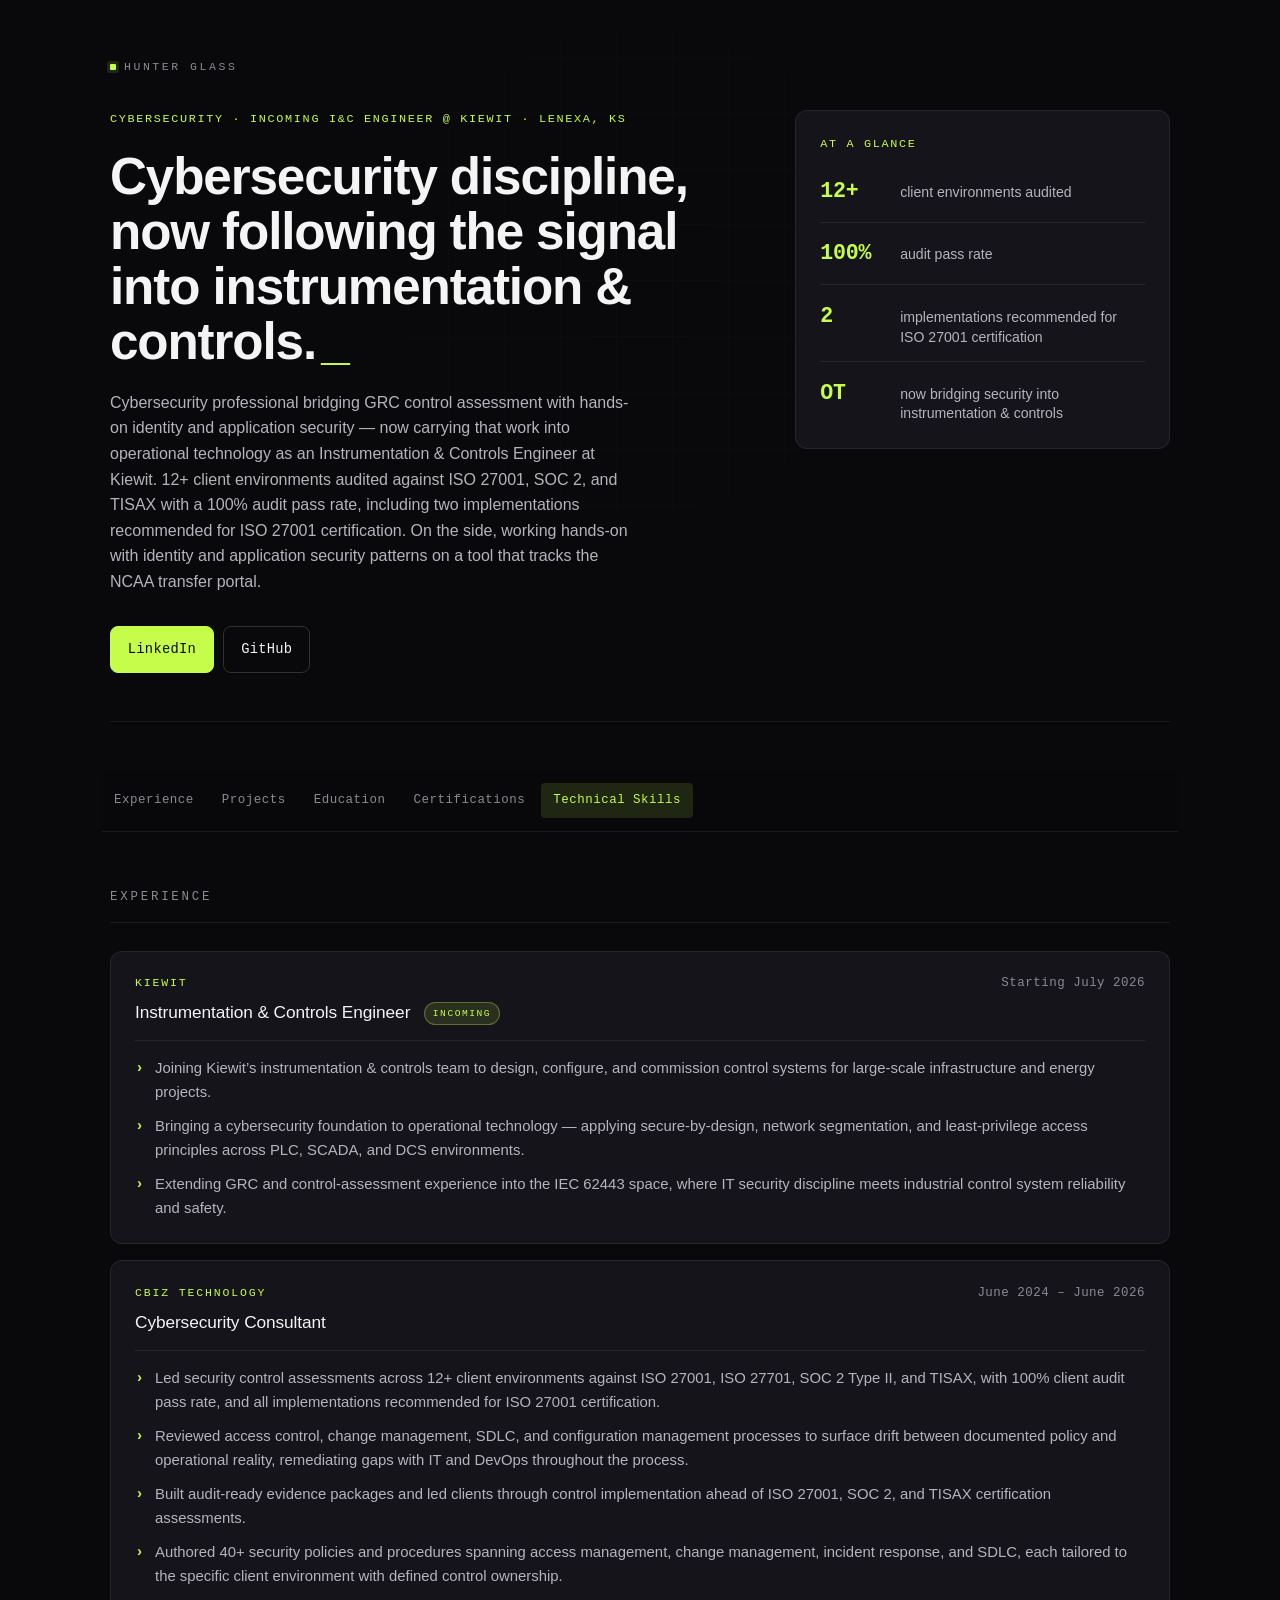
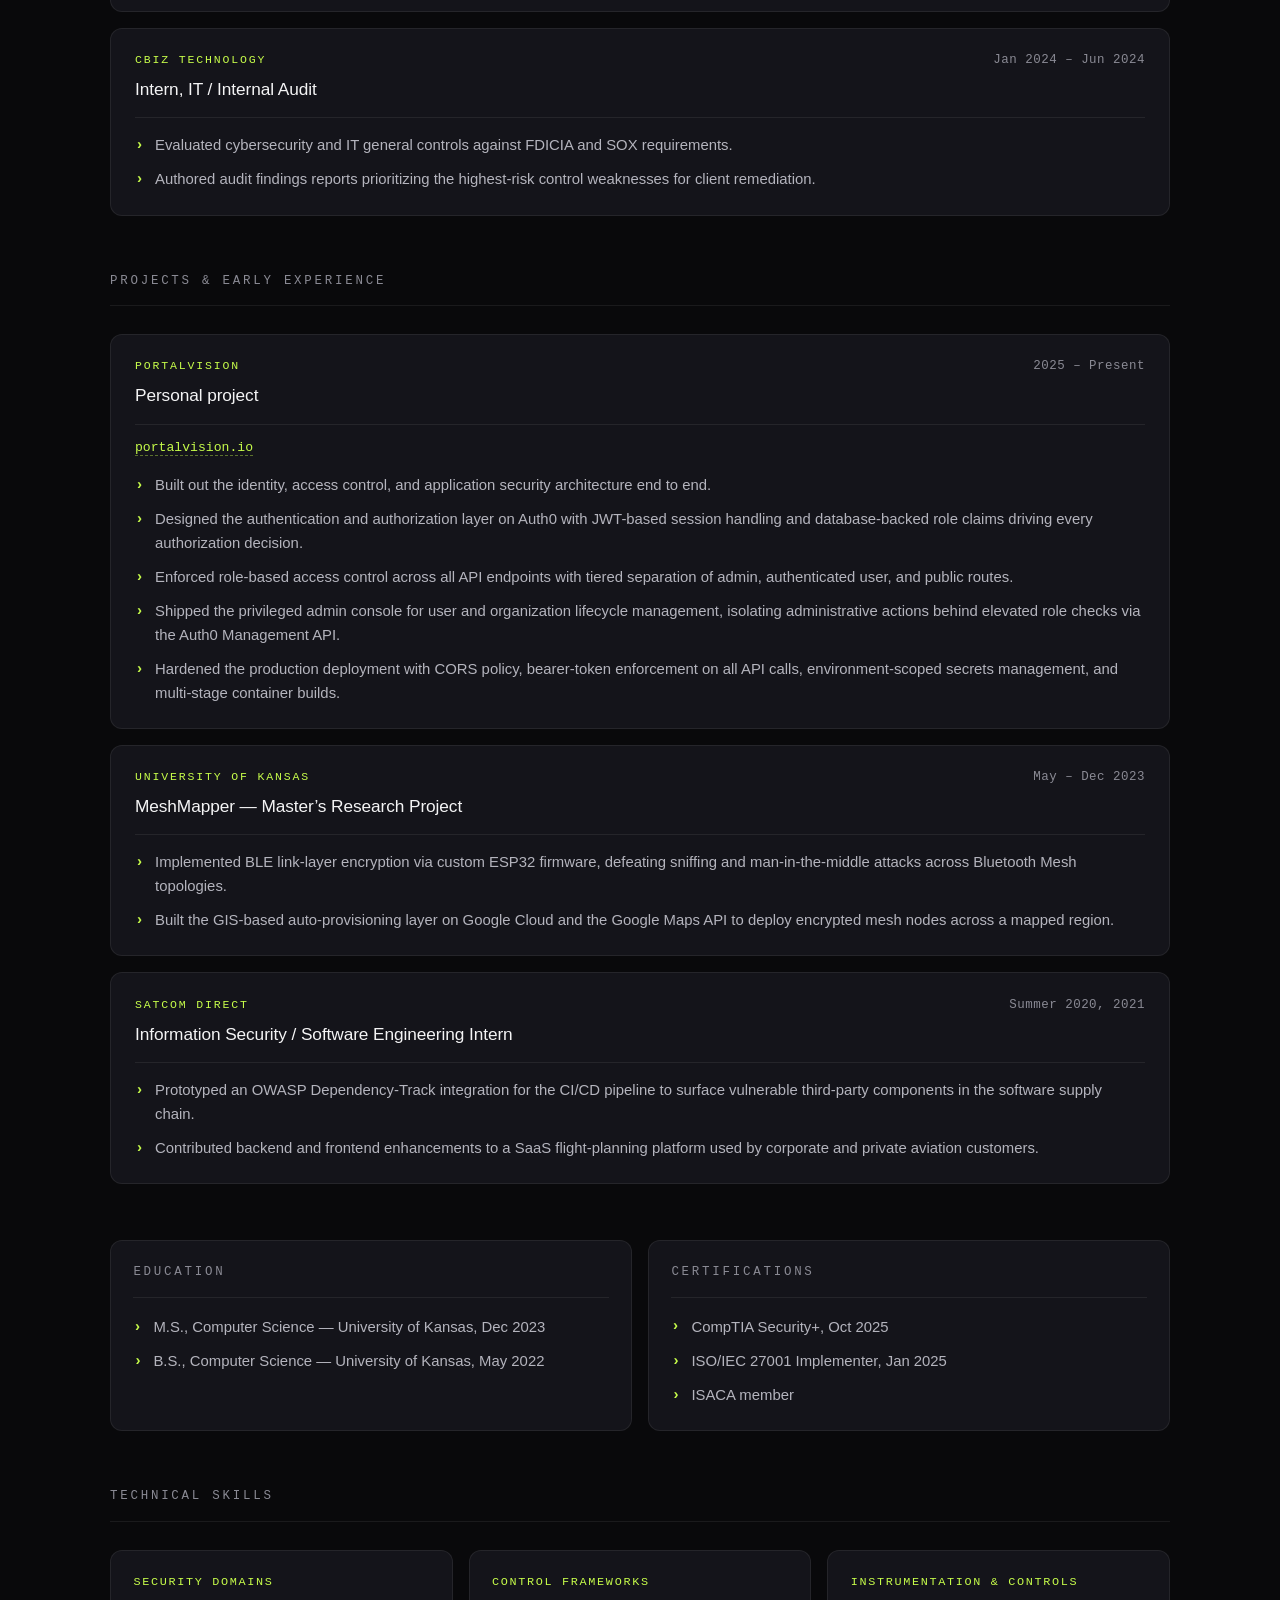
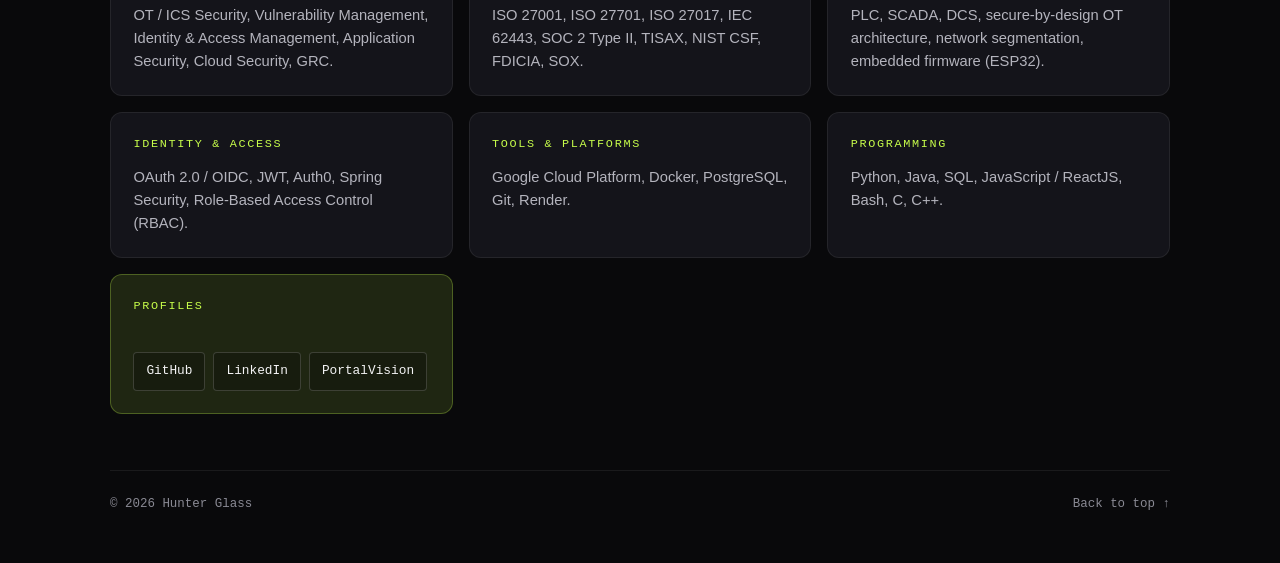
==== commit 8d308c0a: "Redesign site for I&C Engineer role at Kiewit - Add Kiewit Instrumentation & Controls Engineer role " ====
--- a/index.html
+++ b/index.html
@@ -3,10 +3,40 @@
 <head>
   <meta charset="UTF-8" />
   <meta name="viewport" content="width=device-width, initial-scale=1.0" />
-  <title>Hunter Glass | Cybersecurity</title>
-  <meta name="description" content="Hunter Glass — cybersecurity. GRC control assessment at CBIZ, identity and application security on PortalVision." />
+  <title>Hunter Glass | Cybersecurity &amp; I&amp;C Engineering</title>
+  <meta name="description" content="Hunter Glass — cybersecurity professional bringing GRC and application security into instrumentation & controls. Incoming I&C Engineer at Kiewit, with a focus on OT/ICS security." />
+  <meta name="author" content="Hunter Glass" />
+  <link rel="canonical" href="https://hglass.dev/" />
+
+  <!-- Open Graph -->
+  <meta property="og:type" content="profile" />
+  <meta property="og:title" content="Hunter Glass | Cybersecurity & I&C Engineering" />
+  <meta property="og:description" content="Cybersecurity professional bringing GRC and application security into instrumentation & controls — incoming I&C Engineer at Kiewit, focused on OT/ICS security." />
+  <meta property="og:url" content="https://hglass.dev/" />
+  <meta name="twitter:card" content="summary" />
+
+  <link rel="preconnect" href="https://fonts.googleapis.com" />
   <link rel="stylesheet" href="./styles/index.css" />
+  <link rel="icon" href="data:image/svg+xml,%3Csvg xmlns='http://www.w3.org/2000/svg' viewBox='0 0 32 32'%3E%3Crect width='32' height='32' rx='6' fill='%2309090b'/%3E%3Cpath d='M9 9v14M9 16h7M16 9v14' stroke='%23c6fc4a' stroke-width='2.4' stroke-linecap='round' fill='none'/%3E%3C/svg%3E" />
   <meta name="theme-color" content="#09090b" />
+
+  <script type="application/ld+json">
+  {
+    "@context": "https://schema.org",
+    "@type": "Person",
+    "name": "Hunter Glass",
+    "url": "https://hglass.dev/",
+    "jobTitle": "Instrumentation & Controls Engineer",
+    "worksFor": { "@type": "Organization", "name": "Kiewit" },
+    "address": { "@type": "PostalAddress", "addressLocality": "Lenexa", "addressRegion": "KS", "addressCountry": "US" },
+    "knowsAbout": ["Cybersecurity", "OT/ICS Security", "Instrumentation & Controls", "GRC", "ISO 27001", "IEC 62443", "Application Security"],
+    "alumniOf": { "@type": "CollegeOrUniversity", "name": "University of Kansas" },
+    "sameAs": [
+      "https://www.linkedin.com/in/hunter-glass-734313195/",
+      "https://github.com/hunterg123"
+    ]
+  }
+  </script>
 </head>
 <body>
   <div class="page-shell">
@@ -14,13 +44,14 @@
       <div class="hero__label">Hunter Glass</div>
       <div class="hero__layout">
         <div class="hero__copy">
-          <p class="hero__eyebrow">Cybersecurity professional &middot; Lenexa, KS</p>
-          <h1>GRC control assessment, plus hands-on identity and application security.</h1>
+          <p class="hero__eyebrow">Cybersecurity &middot; Incoming I&amp;C Engineer @ Kiewit &middot; Lenexa, KS</p>
+          <h1>Cybersecurity discipline, now following the signal into instrumentation &amp; controls.</h1>
           <p class="hero__summary">
-            Bridging GRC control assessment with hands-on identity and application security. 12+ client environments
-            audited against ISO 27001, SOC 2, and TISAX with a 100% audit pass rate, including two implementations
-            recommended for ISO 27001 certification. On the side, working hands-on with identity and application
-            security patterns on a tool that tracks the NCAA transfer portal.
+            Cybersecurity professional bridging GRC control assessment with hands-on identity and application
+            security &mdash; now carrying that work into operational technology as an Instrumentation &amp; Controls
+            Engineer at Kiewit. 12+ client environments audited against ISO 27001, SOC 2, and TISAX with a 100% audit
+            pass rate, including two implementations recommended for ISO 27001 certification. On the side, working
+            hands-on with identity and application security patterns on a tool that tracks the NCAA transfer portal.
           </p>
           <div class="hero__actions">
             <a class="button button--primary" href="https://www.linkedin.com/in/hunter-glass-734313195/" target="_blank" rel="noopener noreferrer">LinkedIn</a>
@@ -34,7 +65,7 @@
             <li><span class="fact__n">12+</span><span>client environments audited</span></li>
             <li><span class="fact__n">100%</span><span>audit pass rate</span></li>
             <li><span class="fact__n">2</span><span>implementations recommended for ISO 27001 certification</span></li>
-            <li><span class="fact__n">1</span><span>live production SaaS, 6 NCAA programs</span></li>
+            <li><span class="fact__n">OT</span><span>now bridging security into instrumentation &amp; controls</span></li>
           </ul>
         </aside>
       </div>
@@ -58,10 +89,25 @@
           <article class="role">
             <div class="role__header">
               <div>
+                <p class="role__org">Kiewit</p>
+                <h3>Instrumentation &amp; Controls Engineer <span class="role__tag">Incoming</span></h3>
+              </div>
+              <p class="role__duration">Starting July 2026</p>
+            </div>
+            <ul class="detail-list">
+              <li>Joining Kiewit&rsquo;s instrumentation &amp; controls team to design, configure, and commission control systems for large-scale infrastructure and energy projects.</li>
+              <li>Bringing a cybersecurity foundation to operational technology &mdash; applying secure-by-design, network segmentation, and least-privilege access principles across PLC, SCADA, and DCS environments.</li>
+              <li>Extending GRC and control-assessment experience into the IEC 62443 space, where IT security discipline meets industrial control system reliability and safety.</li>
+            </ul>
+          </article>
+
+          <article class="role">
+            <div class="role__header">
+              <div>
                 <p class="role__org">CBIZ Technology</p>
                 <h3>Cybersecurity Consultant</h3>
               </div>
-              <p class="role__duration">June 2024 &ndash; Present</p>
+              <p class="role__duration">June 2024 &ndash; June 2026</p>
             </div>
             <ul class="detail-list">
               <li>Led security control assessments across 12+ client environments against ISO 27001, ISO 27701, SOC 2 Type II, and TISAX, with 100% client audit pass rate, and all implementations recommended for ISO 27001 certification.</li>
@@ -168,12 +214,17 @@
         <div class="skill-grid">
           <article class="skill-card">
             <h3>Security Domains</h3>
-            <p>Vulnerability Management, Identity &amp; Access Management, Application Security, Cloud Security, GRC.</p>
+            <p>OT / ICS Security, Vulnerability Management, Identity &amp; Access Management, Application Security, Cloud Security, GRC.</p>
           </article>
 
           <article class="skill-card">
             <h3>Control Frameworks</h3>
-            <p>ISO 27001, ISO 27701, ISO 27017, SOC 2 Type II, TISAX, NIST CSF, FDICIA, SOX.</p>
+            <p>ISO 27001, ISO 27701, ISO 27017, IEC 62443, SOC 2 Type II, TISAX, NIST CSF, FDICIA, SOX.</p>
+          </article>
+
+          <article class="skill-card">
+            <h3>Instrumentation &amp; Controls</h3>
+            <p>PLC, SCADA, DCS, secure-by-design OT architecture, network segmentation, embedded firmware (ESP32).</p>
           </article>
 
           <article class="skill-card">
@@ -204,9 +255,32 @@
     </main>
 
     <footer class="site-footer">
-      <p>&copy; 2025 Hunter Glass</p>
+      <p>&copy; 2026 Hunter Glass</p>
       <a href="#top">Back to top &uarr;</a>
     </footer>
   </div>
+
+  <script>
+    // Progressive enhancement: highlight the current section in the nav.
+    (function () {
+      var links = Array.prototype.slice.call(document.querySelectorAll('.toc a'));
+      if (!('IntersectionObserver' in window) || !links.length) return;
+      var map = {};
+      links.forEach(function (a) { map[a.getAttribute('href').slice(1)] = a; });
+      var observer = new IntersectionObserver(function (entries) {
+        entries.forEach(function (entry) {
+          var link = map[entry.target.id];
+          if (link && entry.isIntersecting) {
+            links.forEach(function (l) { l.classList.remove('is-active'); });
+            link.classList.add('is-active');
+          }
+        });
+      }, { rootMargin: '-45% 0px -50% 0px' });
+      ['experience', 'projects', 'education', 'skills'].forEach(function (id) {
+        var el = document.getElementById(id);
+        if (el) observer.observe(el);
+      });
+    })();
+  </script>
 </body>
 </html>
--- a/styles/index.css
+++ b/styles/index.css
@@ -285,6 +285,11 @@
   background: var(--accent-dim);
 }
 
+.toc a.is-active {
+  color: var(--accent);
+  background: var(--accent-dim);
+}
+
 /* ---------- Sections ---------- */
 .section {
   scroll-margin-top: 4rem;
@@ -356,6 +361,22 @@
   font-weight: 500;
   letter-spacing: -0.005em;
   color: var(--ink);
+}
+
+.role__tag {
+  display: inline-block;
+  vertical-align: middle;
+  margin-left: 0.55rem;
+  padding: 0.18rem 0.5rem;
+  border: 1px solid rgba(198, 252, 74, 0.32);
+  border-radius: 999px;
+  background: var(--accent-dim);
+  font-family: var(--mono);
+  font-size: 0.6rem;
+  font-weight: 500;
+  letter-spacing: 0.16em;
+  text-transform: uppercase;
+  color: var(--accent);
 }
 
 .role__duration {
